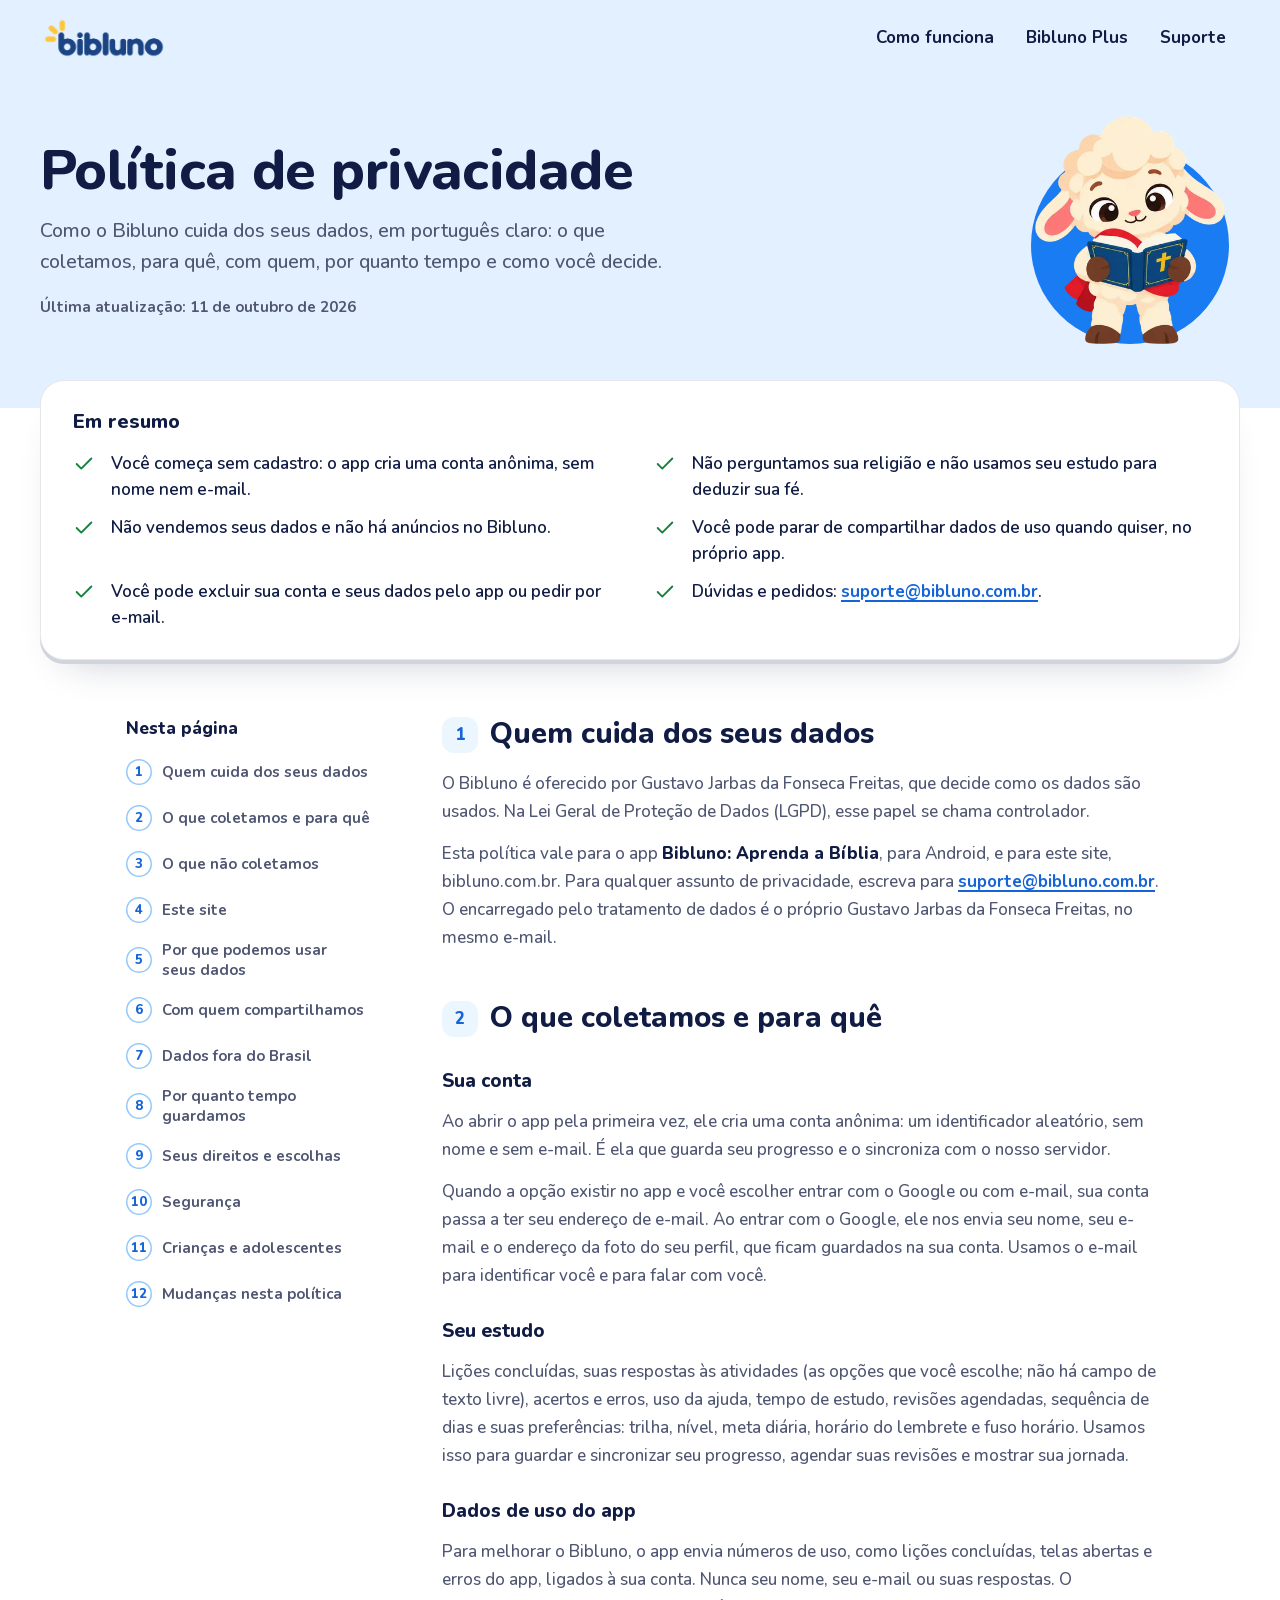
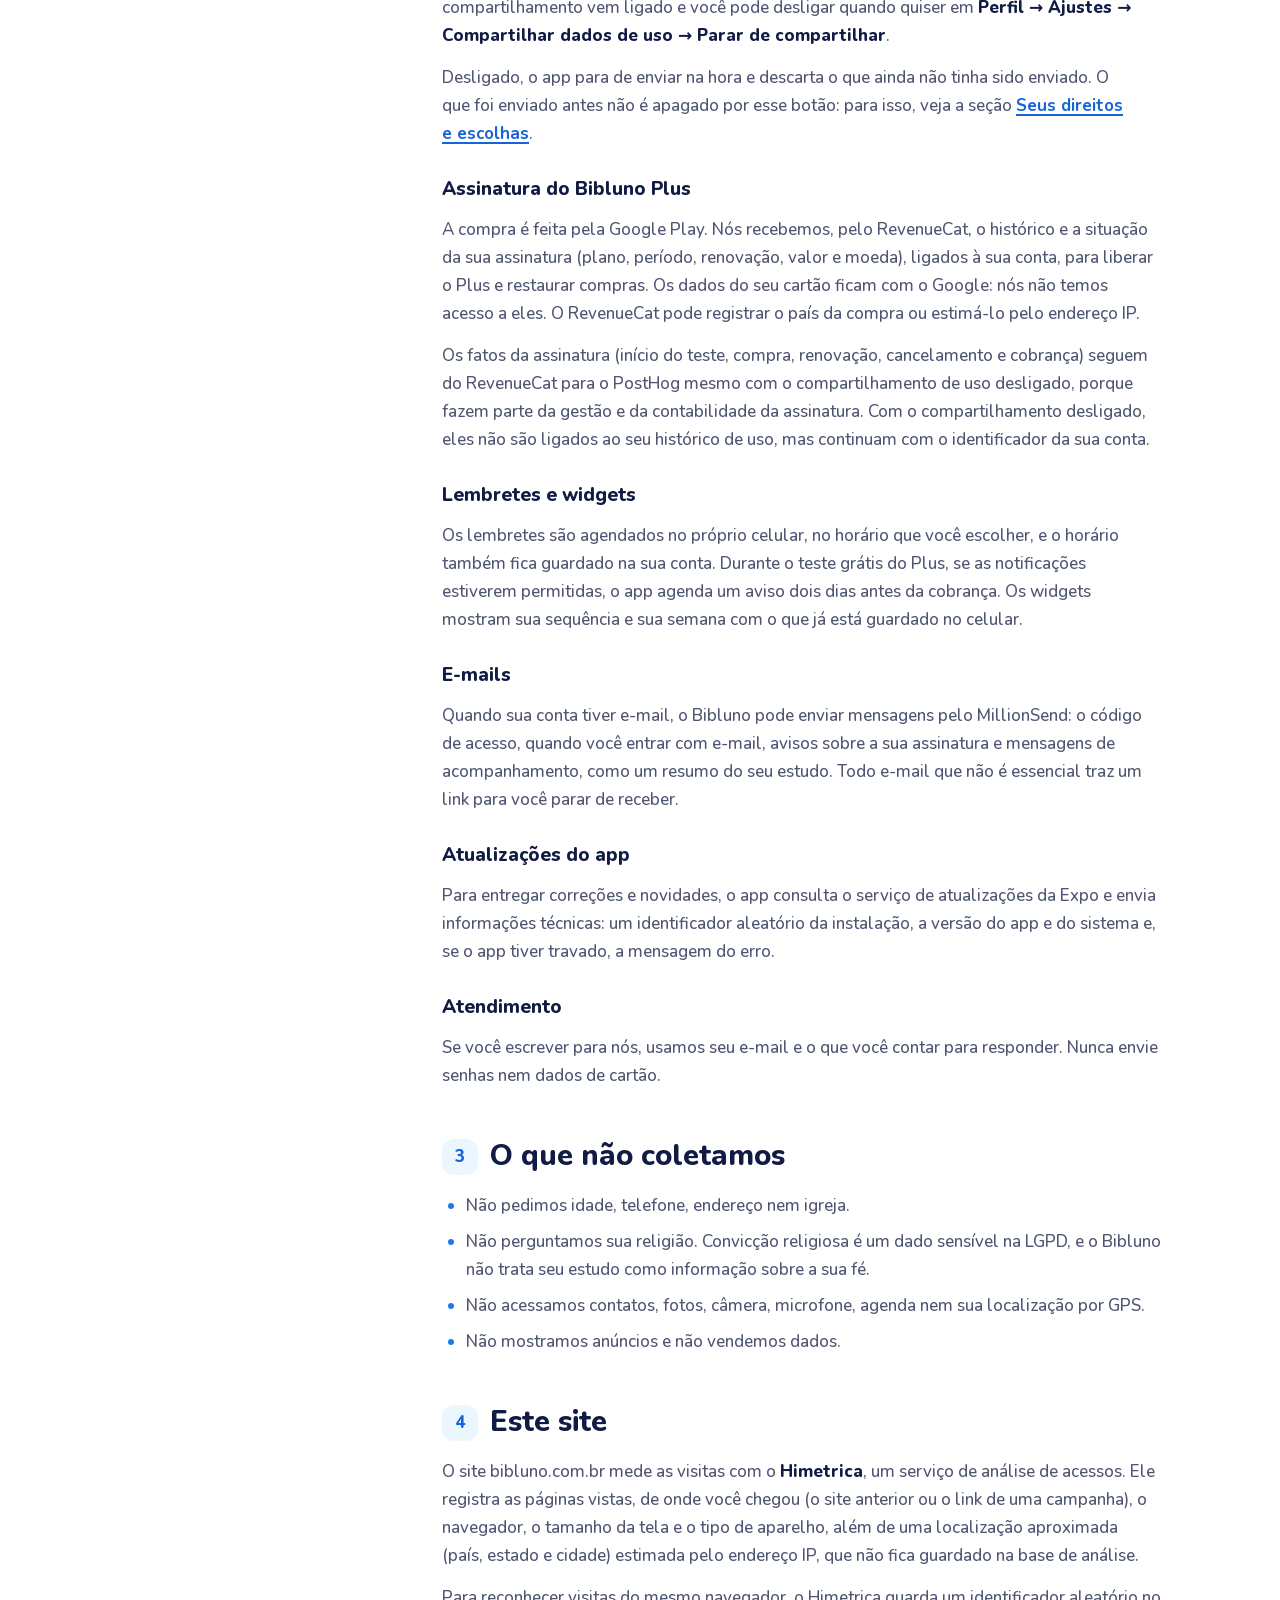
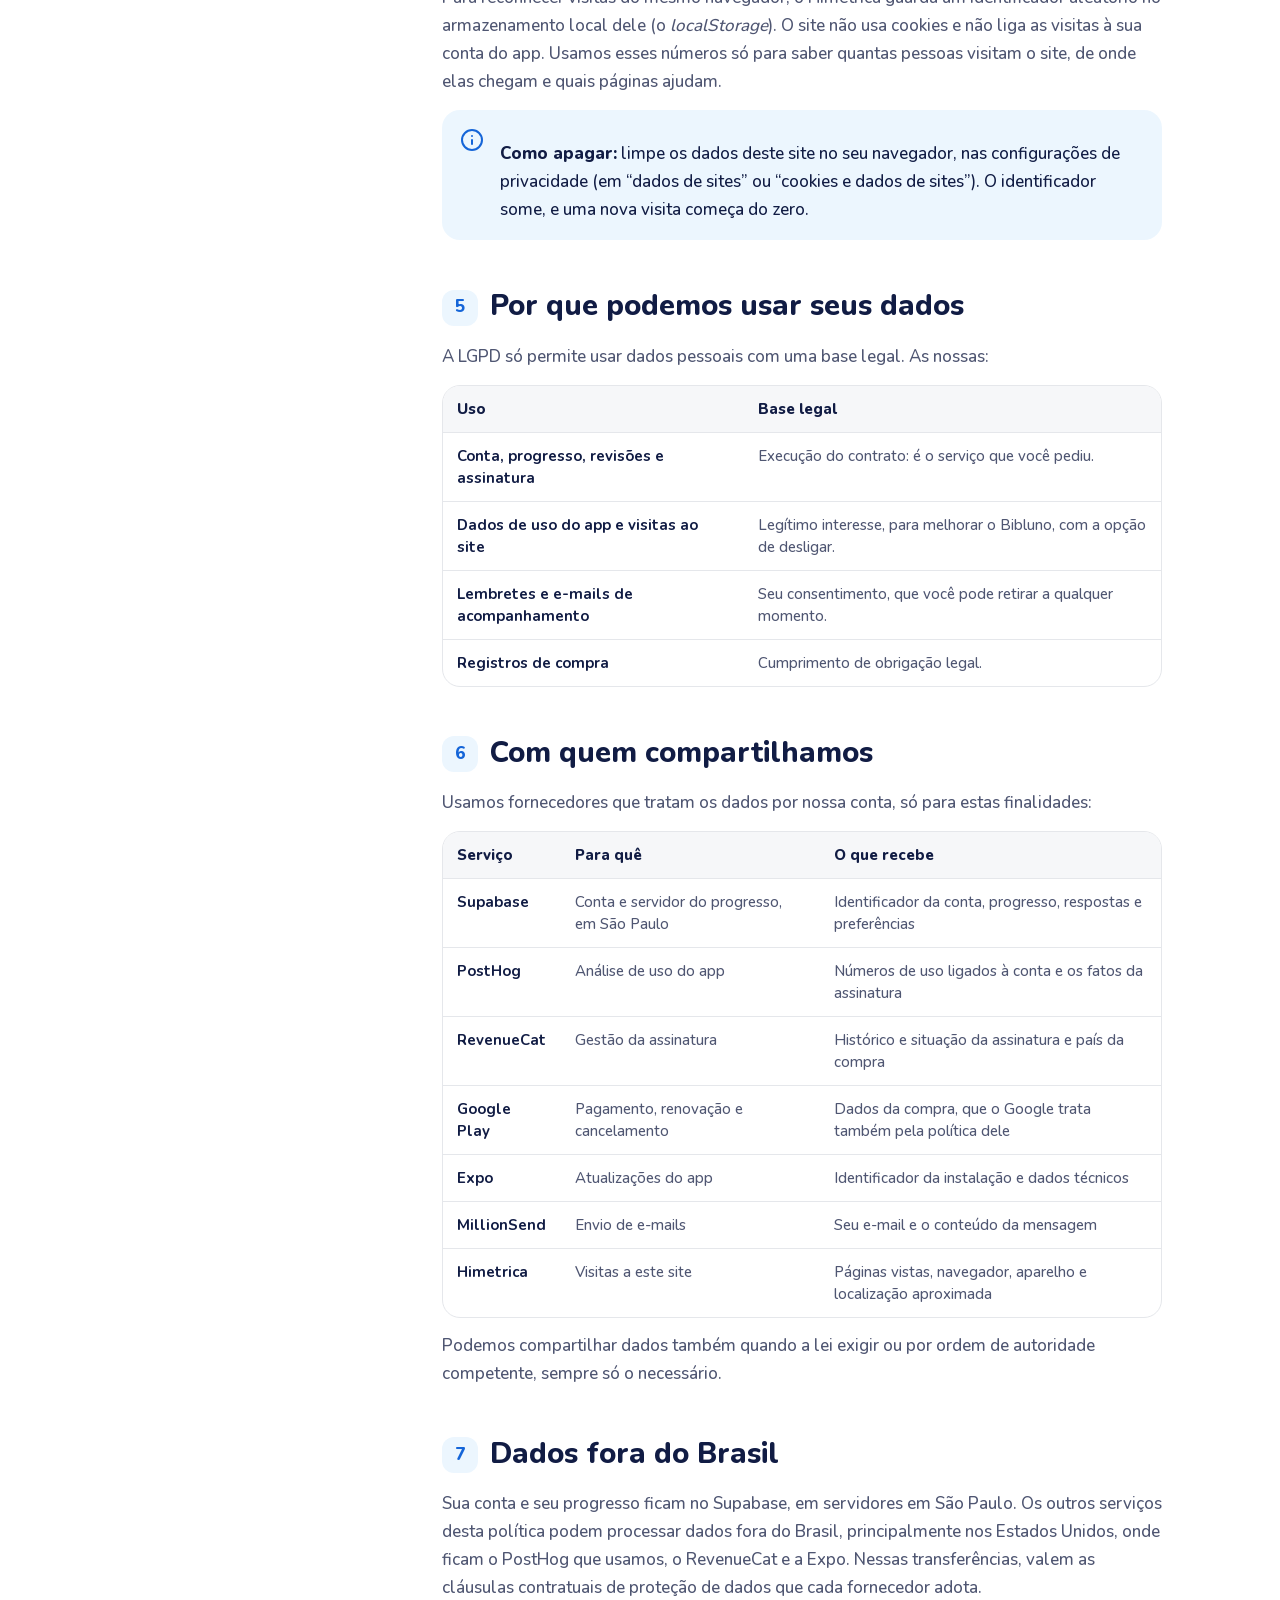
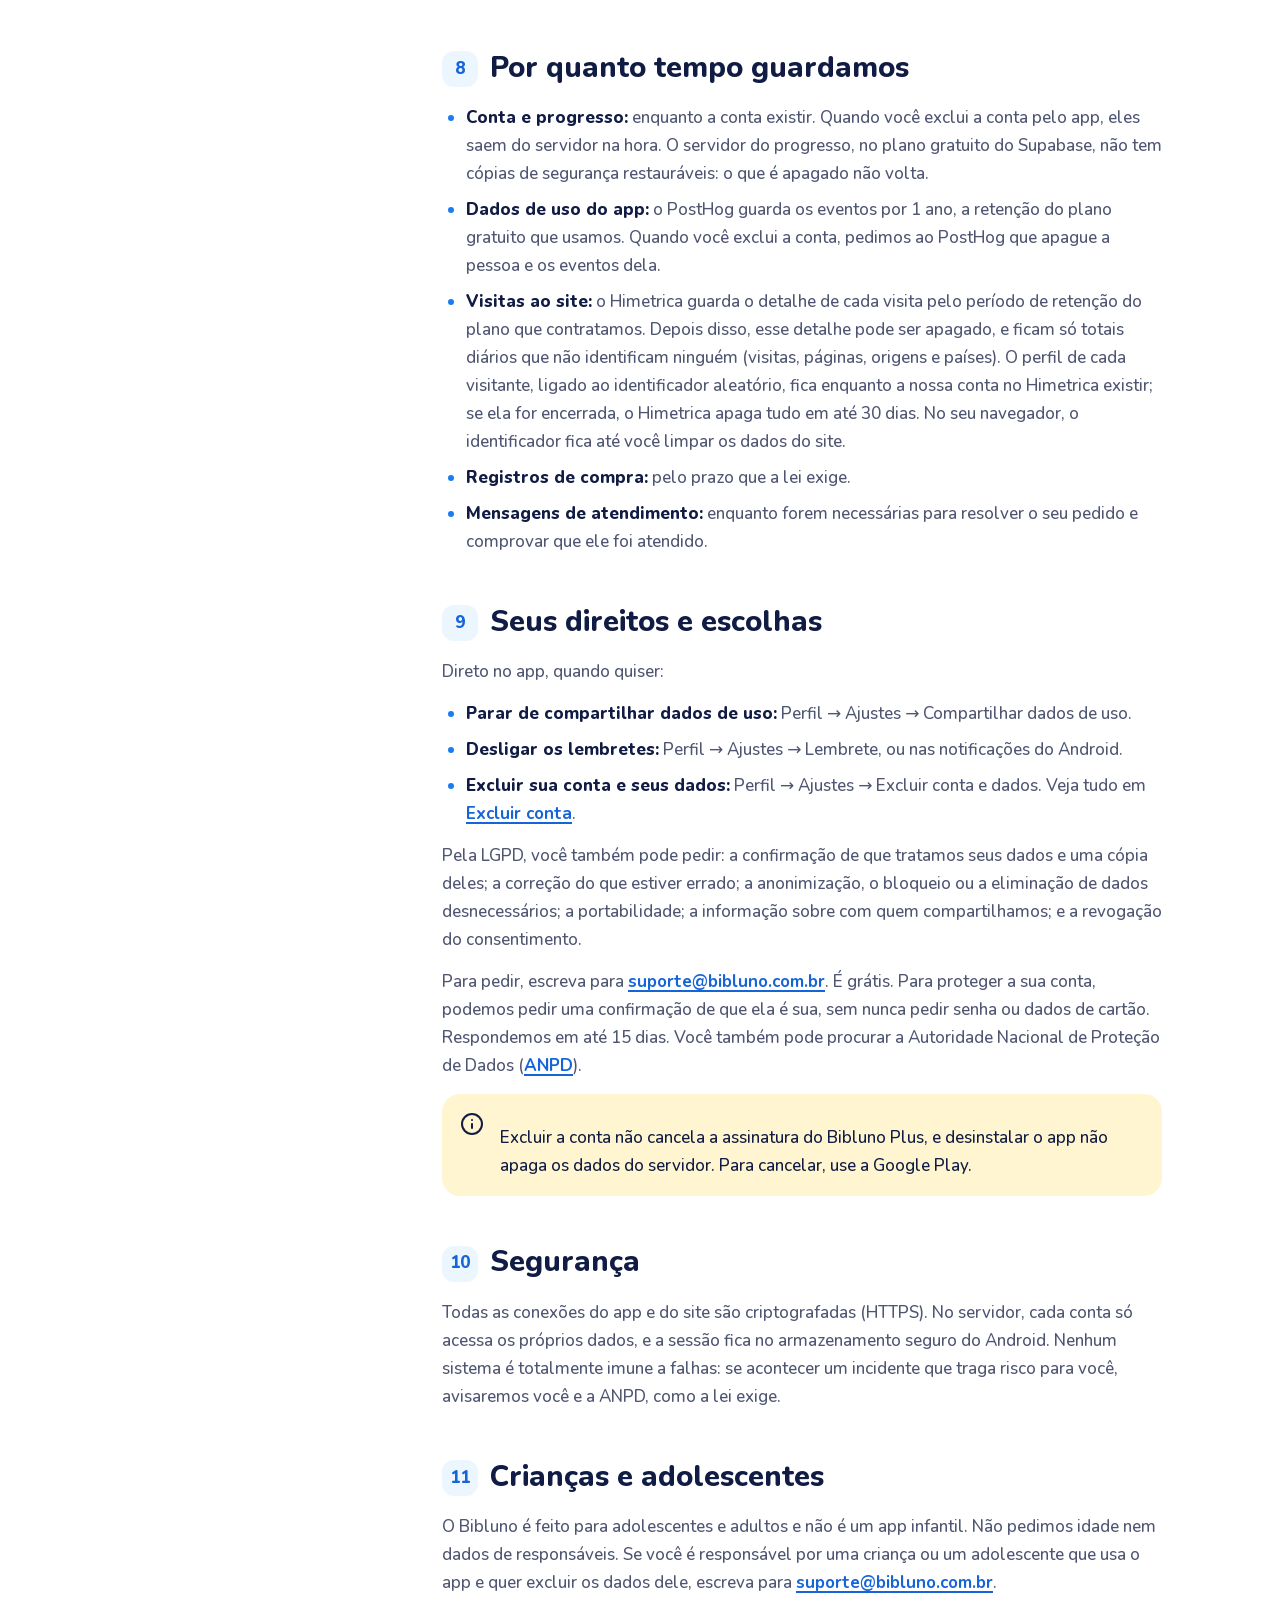
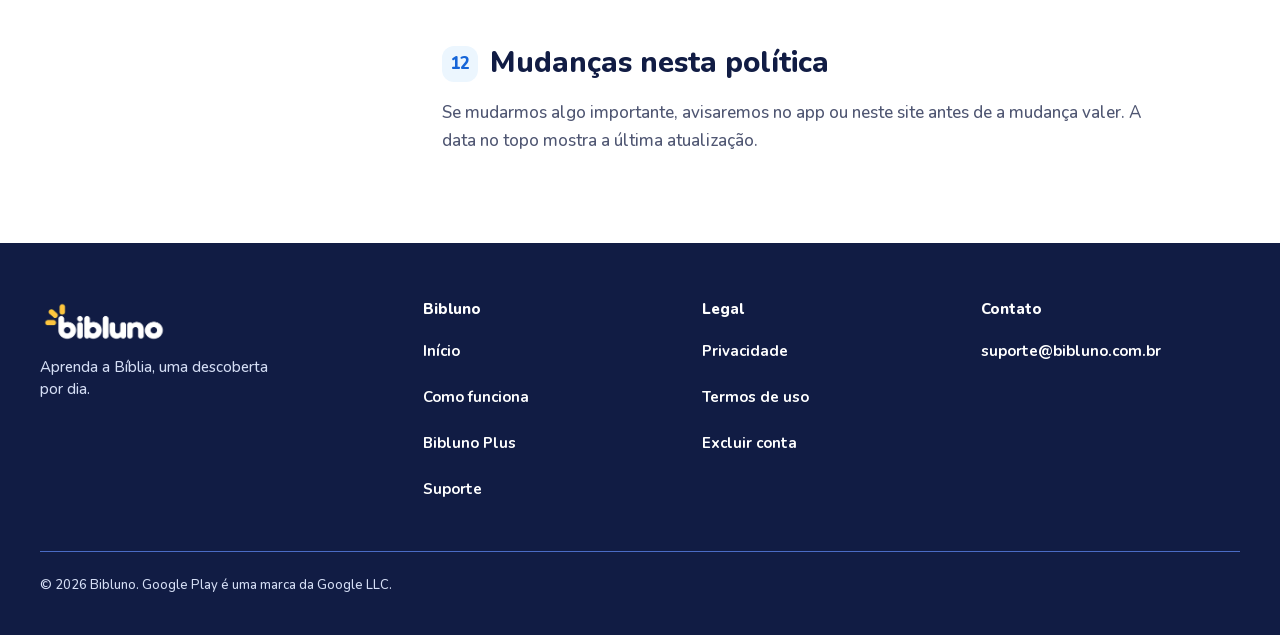
==== privacidade.html @ d964fd54 "Publica o site completo do Bibluno Início, Privacidade, Termos, Excluir conta e Suporte, com o Himet" ====
<!doctype html>
<html lang="pt-BR">
  <head>
    <meta charset="utf-8" />
    <meta name="viewport" content="width=device-width, initial-scale=1" />
    <title>Política de privacidade · Bibluno</title>
    <meta
      name="description"
      content="Como o Bibluno cuida dos seus dados, em português claro: o que coletamos, para quê, com quem, por quanto tempo e como exercer seus direitos."
    />
    <link rel="canonical" href="https://bibluno.com.br/privacidade" />
    <meta name="theme-color" content="#1A7CF2" />
    <meta name="color-scheme" content="light" />
    <meta property="og:type" content="website" />
    <meta property="og:locale" content="pt_BR" />
    <meta property="og:site_name" content="Bibluno" />
    <meta property="og:url" content="https://bibluno.com.br/privacidade" />
    <meta property="og:title" content="Política de privacidade · Bibluno" />
    <meta
      property="og:description"
      content="Como o Bibluno cuida dos seus dados, em português claro."
    />
    <meta property="og:image" content="https://bibluno.com.br/img/og.jpg" />
    <meta property="og:image:width" content="1200" />
    <meta property="og:image:height" content="630" />
    <meta name="twitter:card" content="summary_large_image" />
    <link rel="icon" href="/favicon.ico" sizes="48x48" />
    <link rel="apple-touch-icon" href="/apple-touch-icon.png" />
    <link rel="manifest" href="/site.webmanifest" />
    <link
      rel="preload"
      href="/fonts/nunito-800.woff2"
      as="font"
      type="font/woff2"
      crossorigin
    />
    <link
      rel="preload"
      href="/fonts/nunito-500.woff2"
      as="font"
      type="font/woff2"
      crossorigin
    />
    <link rel="stylesheet" href="/css/site.css" />
    <script
      defer
      src="https://cdn.himetrica.com/tracker.js"
      data-api-key="hm_f5f6a80bf62bbd031574fa7926d9ac480c377df9610dd5c5"
    ></script>
    <script defer src="/js/site.js"></script>
  </head>
  <body>
    <a class="skip-link" href="#conteudo">Pular para o conteúdo</a>

    <header class="site-header has-tint tint-sky">
      <div class="container">
        <a class="brand" href="/" aria-label="Bibluno, início">
          <img src="/img/logo.webp" alt="" width="280" height="99" />
        </a>
        <nav class="site-nav" aria-label="Principal">
          <ul>
            <li class="nav-wide">
              <a href="/#como-funciona">Como funciona</a>
            </li>
            <li class="nav-wide"><a href="/#plus">Bibluno Plus</a></li>
            <li><a href="/suporte">Suporte</a></li>
          </ul>
        </nav>
      </div>
    </header>

    <main id="conteudo">
      <section class="page-hero tint-sky" aria-labelledby="titulo">
        <div class="container">
          <div>
            <h1 id="titulo" class="t-display">Política de privacidade</h1>
            <p class="lead">
              Como o Bibluno cuida dos seus dados, em português claro: o que
              coletamos, para quê, com quem, por quanto tempo e como você
              decide.
            </p>
            <p class="updated">Última atualização: 11 de outubro de 2026</p>
          </div>
          <div class="blu-stage" aria-hidden="true">
            <img src="/img/blu-read.webp" alt="" width="334" height="400" />
          </div>
        </div>
      </section>

      <div class="container">
        <section class="summary-card" aria-labelledby="resumo">
          <h2 id="resumo">Em resumo</h2>
          <ul>
            <li>
              <svg class="i" aria-hidden="true">
                <use href="/img/icones.svg#check" />
              </svg>
              <span
                >Você começa sem cadastro: o app cria uma conta anônima, sem
                nome nem e-mail.</span
              >
            </li>
            <li>
              <svg class="i" aria-hidden="true">
                <use href="/img/icones.svg#check" />
              </svg>
              <span
                >Não perguntamos sua religião e não usamos seu estudo para
                deduzir sua fé.</span
              >
            </li>
            <li>
              <svg class="i" aria-hidden="true">
                <use href="/img/icones.svg#check" />
              </svg>
              <span>Não vendemos seus dados e não há anúncios no Bibluno.</span>
            </li>
            <li>
              <svg class="i" aria-hidden="true">
                <use href="/img/icones.svg#check" />
              </svg>
              <span
                >Você pode parar de compartilhar dados de uso quando quiser, no
                próprio app.</span
              >
            </li>
            <li>
              <svg class="i" aria-hidden="true">
                <use href="/img/icones.svg#check" />
              </svg>
              <span
                >Você pode excluir sua conta e seus dados pelo app ou pedir por
                e-mail.</span
              >
            </li>
            <li>
              <svg class="i" aria-hidden="true">
                <use href="/img/icones.svg#check" />
              </svg>
              <span
                >Dúvidas e pedidos:
                <a href="mailto:suporte@bibluno.com.br"
                  >suporte@bibluno.com.br</a
                >.</span
              >
            </li>
          </ul>
        </section>

        <div class="doc">
          <nav class="toc" aria-label="Nesta página">
            <details open>
              <summary>
                Nesta página
                <svg class="i" aria-hidden="true">
                  <use href="/img/icones.svg#chevron-down" />
                </svg>
              </summary>
              <ol>
                <li><a href="#quem-somos">Quem cuida dos seus dados</a></li>
                <li>
                  <a href="#o-que-coletamos">O que coletamos e para quê</a>
                </li>
                <li><a href="#o-que-nao">O que não coletamos</a></li>
                <li><a href="#site">Este site</a></li>
                <li><a href="#bases">Por que podemos usar seus dados</a></li>
                <li><a href="#fornecedores">Com quem compartilhamos</a></li>
                <li><a href="#fora-do-brasil">Dados fora do Brasil</a></li>
                <li><a href="#prazos">Por quanto tempo guardamos</a></li>
                <li><a href="#direitos">Seus direitos e escolhas</a></li>
                <li><a href="#seguranca">Segurança</a></li>
                <li><a href="#adolescentes">Crianças e adolescentes</a></li>
                <li><a href="#mudancas">Mudanças nesta política</a></li>
              </ol>
            </details>
          </nav>

          <article class="prose">
            <section>
              <h2 id="quem-somos">
                <span class="num">1</span> Quem cuida dos seus dados
              </h2>
              <p>
                O Bibluno é oferecido por Gustavo Jarbas da Fonseca Freitas, que
                decide como os dados são usados. Na Lei Geral de Proteção de
                Dados (LGPD), esse papel se chama controlador.
              </p>
              <p>
                Esta política vale para o app
                <strong>Bibluno: Aprenda a Bíblia</strong>, para Android, e para
                este site, bibluno.com.br. Para qualquer assunto de privacidade,
                escreva para
                <a href="mailto:suporte@bibluno.com.br"
                  >suporte@bibluno.com.br</a
                >. O encarregado pelo tratamento de dados é o próprio Gustavo
                Jarbas da Fonseca Freitas, no mesmo e-mail.
              </p>
            </section>

            <section>
              <h2 id="o-que-coletamos">
                <span class="num">2</span> O que coletamos e para quê
              </h2>

              <h3>Sua conta</h3>
              <p>
                Ao abrir o app pela primeira vez, ele cria uma conta anônima: um
                identificador aleatório, sem nome e sem e-mail. É ela que guarda
                seu progresso e o sincroniza com o nosso servidor.
              </p>
              <p>
                Quando a opção existir no app e você escolher entrar com o
                Google ou com e-mail, sua conta passa a ter seu endereço de
                e-mail. Ao entrar com o Google, ele nos envia seu nome, seu
                e-mail e o endereço da foto do seu perfil, que ficam guardados
                na sua conta. Usamos o e-mail para identificar você e para falar
                com você.
              </p>

              <h3>Seu estudo</h3>
              <p>
                Lições concluídas, suas respostas às atividades (as opções que
                você escolhe; não há campo de texto livre), acertos e erros, uso
                da ajuda, tempo de estudo, revisões agendadas, sequência de dias
                e suas preferências: trilha, nível, meta diária, horário do
                lembrete e fuso horário. Usamos isso para guardar e sincronizar
                seu progresso, agendar suas revisões e mostrar sua jornada.
              </p>

              <h3>Dados de uso do app</h3>
              <p>
                Para melhorar o Bibluno, o app envia números de uso, como lições
                concluídas, telas abertas e erros do app, ligados à sua conta.
                Nunca seu nome, seu e-mail ou suas respostas. O compartilhamento
                vem ligado e você pode desligar quando quiser em
                <strong
                  >Perfil → Ajustes → Compartilhar dados de uso → Parar de
                  compartilhar</strong
                >.
              </p>
              <p>
                Desligado, o app para de enviar na hora e descarta o que ainda
                não tinha sido enviado. O que foi enviado antes não é apagado
                por esse botão: para isso, veja a seção
                <a href="#direitos">Seus direitos e escolhas</a>.
              </p>

              <h3>Assinatura do Bibluno Plus</h3>
              <p>
                A compra é feita pela Google Play. Nós recebemos, pelo
                RevenueCat, o histórico e a situação da sua assinatura (plano,
                período, renovação, valor e moeda), ligados à sua conta, para
                liberar o Plus e restaurar compras. Os dados do seu cartão ficam
                com o Google: nós não temos acesso a eles. O RevenueCat pode
                registrar o país da compra ou estimá-lo pelo endereço IP.
              </p>
              <p>
                Os fatos da assinatura (início do teste, compra, renovação,
                cancelamento e cobrança) seguem do RevenueCat para o PostHog
                mesmo com o compartilhamento de uso desligado, porque fazem
                parte da gestão e da contabilidade da assinatura. Com o
                compartilhamento desligado, eles não são ligados ao seu
                histórico de uso, mas continuam com o identificador da sua
                conta.
              </p>

              <h3>Lembretes e widgets</h3>
              <p>
                Os lembretes são agendados no próprio celular, no horário que
                você escolher, e o horário também fica guardado na sua conta.
                Durante o teste grátis do Plus, se as notificações estiverem
                permitidas, o app agenda um aviso dois dias antes da cobrança.
                Os widgets mostram sua sequência e sua semana com o que já está
                guardado no celular.
              </p>

              <h3>E-mails</h3>
              <p>
                Quando sua conta tiver e-mail, o Bibluno pode enviar mensagens
                pelo MillionSend: o código de acesso, quando você entrar com
                e-mail, avisos sobre a sua assinatura e mensagens de
                acompanhamento, como um resumo do seu estudo. Todo e-mail que
                não é essencial traz um link para você parar de receber.
              </p>

              <h3>Atualizações do app</h3>
              <p>
                Para entregar correções e novidades, o app consulta o serviço de
                atualizações da Expo e envia informações técnicas: um
                identificador aleatório da instalação, a versão do app e do
                sistema e, se o app tiver travado, a mensagem do erro.
              </p>

              <h3>Atendimento</h3>
              <p>
                Se você escrever para nós, usamos seu e-mail e o que você contar
                para responder. Nunca envie senhas nem dados de cartão.
              </p>
            </section>

            <section>
              <h2 id="o-que-nao">
                <span class="num">3</span> O que não coletamos
              </h2>
              <ul>
                <li>Não pedimos idade, telefone, endereço nem igreja.</li>
                <li>
                  Não perguntamos sua religião. Convicção religiosa é um dado
                  sensível na LGPD, e o Bibluno não trata seu estudo como
                  informação sobre a sua fé.
                </li>
                <li>
                  Não acessamos contatos, fotos, câmera, microfone, agenda nem
                  sua localização por GPS.
                </li>
                <li>Não mostramos anúncios e não vendemos dados.</li>
              </ul>
            </section>

            <section>
              <h2 id="site"><span class="num">4</span> Este site</h2>
              <p>
                O site bibluno.com.br mede as visitas com o
                <strong>Himetrica</strong>, um serviço de análise de acessos.
                Ele registra as páginas vistas, de onde você chegou (o site
                anterior ou o link de uma campanha), o navegador, o tamanho da
                tela e o tipo de aparelho, além de uma localização aproximada
                (país, estado e cidade) estimada pelo endereço IP, que não fica
                guardado na base de análise.
              </p>
              <p>
                Para reconhecer visitas do mesmo navegador, o Himetrica guarda
                um identificador aleatório no armazenamento local dele (o
                <em>localStorage</em>). O site não usa cookies e não liga as
                visitas à sua conta do app. Usamos esses números só para saber
                quantas pessoas visitam o site, de onde elas chegam e quais
                páginas ajudam.
              </p>
              <div class="callout">
                <svg class="i" aria-hidden="true">
                  <use href="/img/icones.svg#info" />
                </svg>
                <p>
                  <strong>Como apagar:</strong> limpe os dados deste site no seu
                  navegador, nas configurações de privacidade (em “dados de
                  sites” ou “cookies e dados de sites”). O identificador some, e
                  uma nova visita começa do zero.
                </p>
              </div>
            </section>

            <section>
              <h2 id="bases">
                <span class="num">5</span> Por que podemos usar seus dados
              </h2>
              <p>
                A LGPD só permite usar dados pessoais com uma base legal. As
                nossas:
              </p>
              <div class="table-wrap">
                <table>
                  <thead>
                    <tr>
                      <th scope="col">Uso</th>
                      <th scope="col">Base legal</th>
                    </tr>
                  </thead>
                  <tbody>
                    <tr>
                      <td>Conta, progresso, revisões e assinatura</td>
                      <td>Execução do contrato: é o serviço que você pediu.</td>
                    </tr>
                    <tr>
                      <td>Dados de uso do app e visitas ao site</td>
                      <td>
                        Legítimo interesse, para melhorar o Bibluno, com a opção
                        de desligar.
                      </td>
                    </tr>
                    <tr>
                      <td>Lembretes e e-mails de acompanhamento</td>
                      <td>
                        Seu consentimento, que você pode retirar a qualquer
                        momento.
                      </td>
                    </tr>
                    <tr>
                      <td>Registros de compra</td>
                      <td>Cumprimento de obrigação legal.</td>
                    </tr>
                  </tbody>
                </table>
              </div>
            </section>

            <section>
              <h2 id="fornecedores">
                <span class="num">6</span> Com quem compartilhamos
              </h2>
              <p>
                Usamos fornecedores que tratam os dados por nossa conta, só para
                estas finalidades:
              </p>
              <div class="table-wrap">
                <table>
                  <thead>
                    <tr>
                      <th scope="col">Serviço</th>
                      <th scope="col">Para quê</th>
                      <th scope="col">O que recebe</th>
                    </tr>
                  </thead>
                  <tbody>
                    <tr>
                      <td>Supabase</td>
                      <td>Conta e servidor do progresso, em São Paulo</td>
                      <td>
                        Identificador da conta, progresso, respostas e
                        preferências
                      </td>
                    </tr>
                    <tr>
                      <td>PostHog</td>
                      <td>Análise de uso do app</td>
                      <td>
                        Números de uso ligados à conta e os fatos da assinatura
                      </td>
                    </tr>
                    <tr>
                      <td>RevenueCat</td>
                      <td>Gestão da assinatura</td>
                      <td>
                        Histórico e situação da assinatura e país da compra
                      </td>
                    </tr>
                    <tr>
                      <td>Google Play</td>
                      <td>Pagamento, renovação e cancelamento</td>
                      <td>
                        Dados da compra, que o Google trata também pela política
                        dele
                      </td>
                    </tr>
                    <tr>
                      <td>Expo</td>
                      <td>Atualizações do app</td>
                      <td>Identificador da instalação e dados técnicos</td>
                    </tr>
                    <tr>
                      <td>MillionSend</td>
                      <td>Envio de e-mails</td>
                      <td>Seu e-mail e o conteúdo da mensagem</td>
                    </tr>
                    <tr>
                      <td>Himetrica</td>
                      <td>Visitas a este site</td>
                      <td>
                        Páginas vistas, navegador, aparelho e localização
                        aproximada
                      </td>
                    </tr>
                  </tbody>
                </table>
              </div>
              <p>
                Podemos compartilhar dados também quando a lei exigir ou por
                ordem de autoridade competente, sempre só o necessário.
              </p>
            </section>

            <section>
              <h2 id="fora-do-brasil">
                <span class="num">7</span> Dados fora do Brasil
              </h2>
              <p>
                Sua conta e seu progresso ficam no Supabase, em servidores em
                São Paulo. Os outros serviços desta política podem processar
                dados fora do Brasil, principalmente nos Estados Unidos, onde
                ficam o PostHog que usamos, o RevenueCat e a Expo. Nessas
                transferências, valem as cláusulas contratuais de proteção de
                dados que cada fornecedor adota.
              </p>
            </section>

            <section>
              <h2 id="prazos">
                <span class="num">8</span> Por quanto tempo guardamos
              </h2>
              <ul>
                <li>
                  <strong>Conta e progresso:</strong> enquanto a conta existir.
                  Quando você exclui a conta pelo app, eles saem do servidor na
                  hora. O servidor do progresso, no plano gratuito do Supabase,
                  não tem cópias de segurança restauráveis: o que é apagado não
                  volta.
                </li>
                <li>
                  <strong>Dados de uso do app:</strong> o PostHog guarda os
                  eventos por 1 ano, a retenção do plano gratuito que usamos.
                  Quando você exclui a conta, pedimos ao PostHog que apague a
                  pessoa e os eventos dela.
                </li>
                <li>
                  <strong>Visitas ao site:</strong> o Himetrica guarda o detalhe
                  de cada visita pelo período de retenção do plano que
                  contratamos. Depois disso, esse detalhe pode ser apagado, e
                  ficam só totais diários que não identificam ninguém (visitas,
                  páginas, origens e países). O perfil de cada visitante, ligado
                  ao identificador aleatório, fica enquanto a nossa conta no
                  Himetrica existir; se ela for encerrada, o Himetrica apaga
                  tudo em até 30 dias. No seu navegador, o identificador fica
                  até você limpar os dados do site.
                </li>
                <li>
                  <strong>Registros de compra:</strong> pelo prazo que a lei
                  exige.
                </li>
                <li>
                  <strong>Mensagens de atendimento:</strong> enquanto forem
                  necessárias para resolver o seu pedido e comprovar que ele foi
                  atendido.
                </li>
              </ul>
            </section>

            <section>
              <h2 id="direitos">
                <span class="num">9</span> Seus direitos e escolhas
              </h2>
              <p>Direto no app, quando quiser:</p>
              <ul>
                <li>
                  <strong>Parar de compartilhar dados de uso:</strong> Perfil →
                  Ajustes → Compartilhar dados de uso.
                </li>
                <li>
                  <strong>Desligar os lembretes:</strong> Perfil → Ajustes →
                  Lembrete, ou nas notificações do Android.
                </li>
                <li>
                  <strong>Excluir sua conta e seus dados:</strong> Perfil →
                  Ajustes → Excluir conta e dados. Veja tudo em
                  <a href="/excluir-conta">Excluir conta</a>.
                </li>
              </ul>
              <p>
                Pela LGPD, você também pode pedir: a confirmação de que tratamos
                seus dados e uma cópia deles; a correção do que estiver errado;
                a anonimização, o bloqueio ou a eliminação de dados
                desnecessários; a portabilidade; a informação sobre com quem
                compartilhamos; e a revogação do consentimento.
              </p>
              <p>
                Para pedir, escreva para
                <a href="mailto:suporte@bibluno.com.br"
                  >suporte@bibluno.com.br</a
                >. É grátis. Para proteger a sua conta, podemos pedir uma
                confirmação de que ela é sua, sem nunca pedir senha ou dados de
                cartão. Respondemos em até 15 dias. Você também pode procurar a
                Autoridade Nacional de Proteção de Dados (<a
                  href="https://www.gov.br/anpd"
                  >ANPD</a
                >).
              </p>
              <div class="callout callout-warn">
                <svg class="i" aria-hidden="true">
                  <use href="/img/icones.svg#info" />
                </svg>
                <p>
                  Excluir a conta não cancela a assinatura do Bibluno Plus, e
                  desinstalar o app não apaga os dados do servidor. Para
                  cancelar, use a Google Play.
                </p>
              </div>
            </section>

            <section>
              <h2 id="seguranca"><span class="num">10</span> Segurança</h2>
              <p>
                Todas as conexões do app e do site são criptografadas (HTTPS).
                No servidor, cada conta só acessa os próprios dados, e a sessão
                fica no armazenamento seguro do Android. Nenhum sistema é
                totalmente imune a falhas: se acontecer um incidente que traga
                risco para você, avisaremos você e a ANPD, como a lei exige.
              </p>
            </section>

            <section>
              <h2 id="adolescentes">
                <span class="num">11</span> Crianças e adolescentes
              </h2>
              <p>
                O Bibluno é feito para adolescentes e adultos e não é um app
                infantil. Não pedimos idade nem dados de responsáveis. Se você é
                responsável por uma criança ou um adolescente que usa o app e
                quer excluir os dados dele, escreva para
                <a href="mailto:suporte@bibluno.com.br"
                  >suporte@bibluno.com.br</a
                >.
              </p>
            </section>

            <section>
              <h2 id="mudancas">
                <span class="num">12</span> Mudanças nesta política
              </h2>
              <p>
                Se mudarmos algo importante, avisaremos no app ou neste site
                antes de a mudança valer. A data no topo mostra a última
                atualização.
              </p>
            </section>
          </article>
        </div>
      </div>
    </main>

    <footer class="site-footer">
      <div class="container">
        <div class="footer-grid">
          <div class="footer-brand">
            <img
              src="/img/logo-white.webp"
              alt="Bibluno"
              width="280"
              height="99"
              loading="lazy"
            />
            <p>Aprenda a Bíblia, uma descoberta por dia.</p>
          </div>
          <div class="footer-col">
            <h2>Bibluno</h2>
            <ul>
              <li><a href="/">Início</a></li>
              <li><a href="/#como-funciona">Como funciona</a></li>
              <li><a href="/#plus">Bibluno Plus</a></li>
              <li><a href="/suporte">Suporte</a></li>
            </ul>
          </div>
          <div class="footer-col">
            <h2>Legal</h2>
            <ul>
              <li>
                <a href="/privacidade" aria-current="page">Privacidade</a>
              </li>
              <li><a href="/termos">Termos de uso</a></li>
              <li><a href="/excluir-conta">Excluir conta</a></li>
            </ul>
          </div>
          <div class="footer-col">
            <h2>Contato</h2>
            <ul>
              <li>
                <a href="mailto:suporte@bibluno.com.br"
                  >suporte@bibluno.com.br</a
                >
              </li>
            </ul>
          </div>
        </div>
        <div class="footer-bottom">
          <p>© 2026 Bibluno. Google Play é uma marca da Google LLC.</p>
        </div>
      </div>
    </footer>
  </body>
</html>
---- css/site.css ----
/*
 * Bibluno · bibluno.com.br
 * Uma folha só para o site inteiro. Cores, raios e tamanhos espelham
 * src/design/tokens.ts (a fonte única do app): nenhuma cor fora das variáveis abaixo.
 */

/* Nunito (Google Fonts, licença OFL em /fonts/OFL.txt), servida pelo próprio site:
   só o subconjunto latino, nos quatro pesos do app. */
@font-face {
  font-family: 'Nunito';
  font-style: normal;
  font-weight: 500;
  font-display: swap;
  src: url('/fonts/nunito-500.woff2') format('woff2');
}
@font-face {
  font-family: 'Nunito';
  font-style: normal;
  font-weight: 600;
  font-display: swap;
  src: url('/fonts/nunito-600.woff2') format('woff2');
}
@font-face {
  font-family: 'Nunito';
  font-style: normal;
  font-weight: 700;
  font-display: swap;
  src: url('/fonts/nunito-700.woff2') format('woff2');
}
@font-face {
  font-family: 'Nunito';
  font-style: normal;
  font-weight: 800;
  font-display: swap;
  src: url('/fonts/nunito-800.woff2') format('woff2');
}

/* ---------- Tokens ---------- */

:root {
  /* Cores (docs/03, seção 1) */
  --primary: #1a7cf2;
  --primary-pressed: #1565d8;
  --primary-text: #1565d8;
  --primary-soft: #ecf6fe;
  --primary-border: #94c9fb;
  --navy: #111c44;
  --text: #4f5672;
  --muted: #656d8a;
  --placeholder: #9ca3af;
  --line: #e5e7eb;
  --line-strong: #d1d5db;
  --surface: #ffffff;
  --surface-alt: #f6f7f9;
  --success: #15803d;
  --success-soft: #edfaef;
  --success-border: #2fa350;
  --danger: #ce2c31;
  --danger-soft: #fff1f1;
  --danger-border: #e5484d;
  --accent: #ffc53d;
  --disabled-bg: #cbcfd6;
  --blu-bible: #1e4fa3;
  --tile-peach: #fff1d6;
  --tile-rose: #ffe1e1;
  --tile-mint: #e3f7e8;
  --tile-lavender: #eee3ff;
  --tile-sky: #e3f0ff;
  --tile-butter: #fff6d1;
  /* Cor de cada trilha: base viva e shade (profundidade) */
  --historias: #ff9f43;
  --historias-shade: #d9782a;
  --jesus: #f7739e;
  --jesus-shade: #cf4f7c;
  --salmos: #2bc4c4;
  --salmos-shade: #1c9a9c;
  --cristaos: #a78bfa;
  --cristaos-shade: #8064e0;
  --profetas: #ffc53d;
  --profetas-shade: #d9a21f;
  /* Bibluno Plus, "Noite estrelada" */
  --plus-gold: #ffc53d;
  --plus-gold-shade: #d9a21f;
  --plus-dawn: #fffaee;
  --night-sky-top: #1e4fa3;
  --night-sky-bottom: #111c44;
  --night-text-soft: #d5def5;
  --night-plan: #1b2e6b;
  --night-plan-border: #4a6bc4;
  --night-plan-shade: #0a1235;

  /* Raios, bordas e medidas */
  --radius-card: 16px;
  --radius-button: 16px;
  --radius-tile: 12px;
  --radius-sheet: 24px;
  --radius-illustration: 24px;
  --border-card: 1.5px;
  --border-state: 2px;
  --depth: 4px;
  --touch: 44px;
  --button-lg: 52px;

  /* Movimento: Easing.out(Easing.cubic) do app */
  --ease: cubic-bezier(0.33, 1, 0.68, 1);

  /* Página */
  --gutter: 20px;
  --max: 1200px;
  --font: 'Nunito', 'Segoe UI', system-ui, -apple-system, sans-serif;
}

@media (min-width: 768px) {
  :root {
    --gutter: 32px;
  }
}

/* ---------- Base ---------- */

*,
*::before,
*::after {
  box-sizing: border-box;
}

html {
  -webkit-text-size-adjust: 100%;
  text-size-adjust: 100%;
  color-scheme: light;
  scroll-behavior: smooth;
  scroll-padding-top: 24px;
}

body {
  margin: 0;
  background: var(--surface);
  color: var(--text);
  font-family: var(--font);
  font-size: 17px;
  font-weight: 500;
  line-height: 26px;
  -webkit-font-smoothing: antialiased;
  -moz-osx-font-smoothing: grayscale;
  overflow-x: hidden;
}

img,
svg {
  display: block;
  max-width: 100%;
}

img {
  height: auto;
}

h1,
h2,
h3,
h4 {
  margin: 0;
  color: var(--navy);
  font-weight: 800;
  text-wrap: balance;
}

p {
  margin: 0;
}

p,
li {
  text-wrap: pretty;
}

a {
  color: var(--primary-text);
  font-weight: 700;
  text-decoration-thickness: 2px;
  text-underline-offset: 3px;
}

a:hover {
  color: var(--navy);
}

:focus-visible {
  outline: 3px solid var(--primary);
  outline-offset: 3px;
  border-radius: 6px;
}

strong {
  color: var(--navy);
  font-weight: 800;
}

ul,
ol {
  margin: 0;
  padding: 0;
}

.sr-only {
  position: absolute;
  width: 1px;
  height: 1px;
  margin: -1px;
  padding: 0;
  overflow: hidden;
  clip: rect(0 0 0 0);
  white-space: nowrap;
  border: 0;
}

.skip-link {
  position: absolute;
  top: 12px;
  left: 12px;
  z-index: 100;
  padding: 12px 16px;
  border-radius: var(--radius-button);
  background: var(--navy);
  color: var(--surface);
  transform: translateY(-200%);
}

.skip-link:focus {
  transform: none;
}

.skip-link:hover {
  color: var(--surface);
}

/* Ícones do sprite (/img/icones.svg) */
.i {
  flex: none;
  width: 24px;
  height: 24px;
}

.i-sm {
  width: 20px;
  height: 20px;
}

.container {
  width: min(100% - 2 * var(--gutter), var(--max));
  margin-inline: auto;
}

/* ---------- Tipografia ---------- */

.t-display {
  font-size: clamp(2rem, 1.35rem + 2.8vw, 3.5rem);
  line-height: 1.12;
  letter-spacing: -0.01em;
}

.t-title {
  font-size: clamp(1.75rem, 1.35rem + 1.7vw, 2.75rem);
  line-height: 1.15;
  letter-spacing: -0.005em;
}

.t-subtitle {
  font-size: clamp(1.375rem, 1.25rem + 0.5vw, 1.625rem);
  line-height: 1.25;
}

.lead {
  font-size: clamp(1.0625rem, 1rem + 0.3vw, 1.25rem);
  line-height: 1.55;
}

.label {
  font-size: 15px;
  line-height: 20px;
  font-weight: 600;
}

.caption {
  font-size: 13px;
  line-height: 18px;
  font-weight: 600;
}

/* Grifo amarelo da marca (as faíscas do logo) sob o texto */
.grifo {
  background: linear-gradient(
    transparent 68%,
    var(--accent) 68%,
    var(--accent) 90%,
    transparent 90%
  );
  -webkit-box-decoration-break: clone;
  box-decoration-break: clone;
  padding-inline: 0.06em;
}

/* ---------- Botões (profundidade da direção visual v2) ---------- */

.btn {
  display: inline-flex;
  align-items: center;
  justify-content: center;
  gap: 10px;
  min-height: var(--button-lg);
  padding: 12px 24px;
  border: var(--border-state) solid var(--btn-border, transparent);
  border-radius: var(--radius-button);
  background: var(--btn-bg);
  color: var(--btn-text);
  box-shadow: 0 var(--depth) 0 var(--btn-shade);
  /* 19 px em 800: texto grande no WCAG (14 pt em negrito), AA no azul da marca */
  font: 800 19px/24px var(--font);
  text-align: center;
  text-decoration: none;
  cursor: pointer;
  transition:
    transform 90ms var(--ease),
    box-shadow 90ms var(--ease),
    background-color 120ms var(--ease);
  margin-bottom: var(--depth);
}

.btn:hover {
  color: var(--btn-text);
}

.btn:active {
  transform: translateY(var(--depth));
  box-shadow: 0 0 0 var(--btn-shade);
}

.btn-primary {
  --btn-bg: var(--primary);
  --btn-border: var(--primary);
  --btn-text: var(--surface);
  --btn-shade: var(--primary-pressed);
}

.btn-secondary {
  --btn-bg: var(--primary-soft);
  --btn-border: var(--primary-border);
  --btn-text: var(--primary-text);
  --btn-shade: var(--primary-border);
}

.btn-secondary:hover {
  --btn-border: var(--primary);
}

.btn[disabled] {
  --btn-bg: var(--disabled-bg);
  --btn-border: var(--disabled-bg);
  --btn-text: var(--surface);
  --btn-shade: var(--disabled-bg);
  cursor: default;
  transform: none;
}

.btn-block {
  width: 100%;
}

/* Link com seta (ação secundária, sem o peso de um botão) */
.text-link {
  display: inline-flex;
  align-items: center;
  gap: 8px;
  min-height: var(--touch);
  color: var(--primary-text);
  font-weight: 800;
  text-decoration: none;
}

.text-link:hover {
  color: var(--navy);
  text-decoration: underline;
}

/* ---------- Chamada da loja ---------- */

/* "Em breve na Google Play": aviso, não botão. Quando o app sair, este bloco dá lugar
   ao selo oficial da Google Play com o link (ver o comentário no HTML). */
.store-soon {
  display: inline-flex;
  align-items: center;
  gap: 14px;
  min-height: 60px;
  padding: 10px 22px 10px 16px;
  border-radius: var(--radius-button);
  background: var(--navy);
  color: var(--surface);
  box-shadow: 0 var(--depth) 0 var(--night-plan-shade);
  margin-bottom: var(--depth);
}

.store-soon .faiscas {
  width: 30px;
  height: 30px;
  color: var(--accent);
}

.store-soon span {
  display: grid;
  line-height: 1.15;
}

.store-soon small {
  color: var(--night-text-soft);
  font-size: 13px;
  font-weight: 700;
}

.store-soon b {
  font-size: 21px;
  font-weight: 800;
}

/* Selo oficial, quando entrar: <a class="store-badge" data-store="google_play" …><img …></a> */
.store-badge {
  display: inline-block;
  border-radius: 12px;
}

.store-badge img {
  height: 64px;
  width: auto;
}

/* ---------- Cabeçalho ---------- */

.site-header {
  position: relative;
  z-index: 10;
}

/* Nas páginas de texto, o cabeçalho continua a cor do topo da página. */
.site-header.has-tint {
  background: var(--page-tint);
}

.site-header .container {
  display: flex;
  align-items: center;
  justify-content: space-between;
  gap: 24px;
  min-height: 76px;
}

.brand {
  display: inline-flex;
  align-items: center;
  min-height: var(--touch);
  border-radius: 8px;
}

.brand img {
  width: 128px;
}

.site-nav ul {
  display: flex;
  align-items: center;
  gap: 4px;
  list-style: none;
}

.site-nav a {
  display: inline-flex;
  align-items: center;
  min-height: var(--touch);
  padding-inline: 14px;
  border-radius: 12px;
  color: var(--navy);
  font-weight: 700;
  text-decoration: none;
}

.site-nav a:hover {
  background: var(--primary-soft);
  color: var(--primary-text);
}

.site-nav a[aria-current='page'] {
  color: var(--primary-text);
}

@media (max-width: 719px) {
  .site-nav .nav-wide {
    display: none;
  }
  .site-nav a {
    padding-inline: 10px;
  }
}

/* ---------- Topo da home ---------- */

.hero {
  position: relative;
  padding-bottom: 88px;
  background: linear-gradient(
    180deg,
    var(--surface) 0%,
    var(--surface) 58%,
    var(--primary-soft) 100%
  );
}

.hero-grid {
  display: grid;
  gap: 8px;
  align-items: center;
}

.hero-art {
  position: relative;
  width: min(100%, 460px);
  margin-inline: auto;
  aspect-ratio: 1280 / 1067;
}

.hero-art img {
  position: absolute;
  inset: 0;
  width: 100%;
  height: 100%;
}

/* O fundo da arte é branco: some nas bordas para emendar no degradê do topo. */
.hero-art .camada-fundo {
  -webkit-mask-image: radial-gradient(
    closest-side,
    black 72%,
    transparent 100%
  );
  mask-image: radial-gradient(closest-side, black 72%, transparent 100%);
}

.hero-copy {
  text-align: center;
}

.hero-title {
  position: relative;
  color: var(--navy);
}

.hero-title .com-faiscas {
  position: relative;
}

.hero-title .faiscas {
  position: absolute;
  top: -0.3em;
  right: -0.5em;
  width: 0.5em;
  height: 0.5em;
  color: var(--accent);
}

.hero-lead {
  margin-top: 16px;
  color: var(--text);
  font-weight: 600;
}

.hero-actions {
  display: flex;
  flex-direction: column;
  align-items: center;
  gap: 8px;
  margin-top: 28px;
}

.hero-note {
  display: inline-flex;
  align-items: center;
  gap: 8px;
  color: var(--text);
  font-size: 15px;
  font-weight: 700;
}

.hero-note .i {
  color: var(--success);
}

@media (min-width: 960px) {
  .hero {
    padding-bottom: 120px;
  }
  .hero-grid {
    grid-template-columns: minmax(0, 1fr) minmax(0, 1.08fr);
    gap: 40px;
  }
  .hero-art {
    order: 2;
    width: 100%;
    max-width: 600px;
    margin-top: -8px;
  }
  .hero-copy {
    text-align: left;
    padding-bottom: 24px;
  }
  .hero-actions {
    align-items: flex-start;
  }
}

/* ---------- Seções ---------- */

.section {
  padding-block: 72px;
}

@media (min-width: 960px) {
  .section {
    padding-block: 112px;
  }
}

.section-head {
  max-width: 760px;
  margin: 0 auto 44px;
  text-align: center;
}

.section-head .lead {
  margin-top: 16px;
}

.section-tint {
  background: var(--primary-soft);
}

.section-cream {
  background: var(--plus-dawn);
}

/* ---------- Experimente (demonstração) ---------- */

.band-blue {
  position: relative;
  overflow: hidden;
  margin-top: -48px;
  border-radius: 50% 50% 0 0 / 48px 48px 0 0;
  background: var(--primary-pressed);
  color: var(--surface);
}

/* Faíscas ao fundo, poucas e grandes */
.band-blue::before,
.band-blue::after {
  content: '';
  position: absolute;
  border-radius: 50%;
  pointer-events: none;
}

.band-blue::before {
  width: 520px;
  height: 520px;
  top: -220px;
  right: -160px;
  background: radial-gradient(
    closest-side,
    color-mix(in srgb, var(--surface) 16%, transparent),
    transparent
  );
}

.band-blue::after {
  width: 420px;
  height: 420px;
  bottom: -200px;
  left: -140px;
  background: radial-gradient(
    closest-side,
    color-mix(in srgb, var(--accent) 22%, transparent),
    transparent
  );
}

.band-blue h2,
.band-blue strong {
  color: var(--surface);
}

.demo-grid {
  position: relative;
  z-index: 1;
  display: grid;
  gap: 40px;
  align-items: center;
}

.demo-copy {
  text-align: center;
}

.demo-copy .lead {
  margin-top: 16px;
}

.demo-points {
  display: grid;
  gap: 14px;
  margin-top: 28px;
  list-style: none;
  text-align: left;
}

.demo-points li {
  display: flex;
  gap: 12px;
  align-items: flex-start;
  font-weight: 600;
}

.demo-points .dot {
  display: grid;
  place-items: center;
  flex: none;
  width: 30px;
  height: 30px;
  border-radius: 50%;
  background: color-mix(in srgb, var(--surface) 18%, transparent);
  color: var(--accent);
}

.demo-points .i {
  width: 18px;
  height: 18px;
}

@media (min-width: 960px) {
  .demo-grid {
    grid-template-columns: minmax(0, 480px) auto;
    justify-content: center;
    gap: 96px;
  }
  .demo-copy {
    text-align: left;
    max-width: 520px;
  }
}

/* O celular */
.phone {
  justify-self: center;
  width: 300px;
  padding: 10px;
  border-radius: 46px;
  background: var(--navy);
  box-shadow:
    0 0 0 2px color-mix(in srgb, var(--surface) 12%, transparent),
    0 30px 60px -20px
      color-mix(in srgb, var(--night-plan-shade) 60%, transparent);
}

@media (min-width: 400px) {
  .phone {
    width: 336px;
  }
}

.phone-screen {
  position: relative;
  display: flex;
  flex-direction: column;
  height: 620px;
  overflow: hidden;
  border-radius: 36px;
  background: var(--surface);
  color: var(--text);
  text-align: left;
}

.phone-status {
  display: flex;
  justify-content: space-between;
  align-items: center;
  padding: 12px 26px 4px;
  color: var(--navy);
  font-size: 13px;
  font-weight: 800;
}

.phone-status .bars {
  display: flex;
  gap: 4px;
  align-items: flex-end;
}

.phone-status .bars i {
  display: block;
  width: 4px;
  border-radius: 2px;
  background: var(--navy);
}

.phone-status .bars i:nth-child(1) {
  height: 6px;
}
.phone-status .bars i:nth-child(2) {
  height: 9px;
}
.phone-status .bars i:nth-child(3) {
  height: 12px;
}
.phone-status .bars i:nth-child(4) {
  width: 18px;
  height: 10px;
  margin-left: 4px;
  border-radius: 3px;
}

.lesson-header {
  display: flex;
  align-items: center;
  gap: 10px;
  padding: 6px 16px 8px 10px;
}

.lesson-header .close {
  display: grid;
  place-items: center;
  width: 36px;
  height: 36px;
  color: var(--muted);
}

.progress {
  display: flex;
  flex: 1;
  gap: 6px;
}

.progress i {
  flex: 1;
  height: 8px;
  border-radius: 4px;
  background: var(--line);
  transition: background-color 400ms var(--ease);
}

.progress i.on {
  background: var(--primary);
}

.step {
  display: none;
  flex: 1;
  flex-direction: column;
  min-height: 0;
}

.demo[data-step='explain'] .step-explain,
.demo[data-step='choose'] .step-choose,
.demo[data-step='done'] .step-done {
  display: flex;
}

.demo[data-step='done'] .lesson-header {
  visibility: hidden;
}

.step-body {
  flex: 1;
  min-height: 0;
  overflow-y: auto;
  padding: 4px 18px 16px;
  scrollbar-width: thin;
}

.step-foot {
  padding: 12px 16px 18px;
  border-top: 1px solid var(--line);
  background: var(--surface);
}

.step-foot .btn {
  width: 100%;
  min-height: 48px;
}

.track-label {
  color: var(--muted);
  font-size: 13px;
  font-weight: 700;
}

.step h3 {
  margin-top: 4px;
  font-size: 23px;
  line-height: 28px;
}

.step .ref {
  margin-top: 2px;
  color: var(--muted);
  font-size: 14px;
  font-weight: 700;
}

.step-explain .illustration {
  margin-top: 12px;
  border-radius: 18px;
  aspect-ratio: 4 / 3;
  object-fit: cover;
  width: 100%;
}

.step-text {
  margin-top: 12px;
  font-size: 15px;
  line-height: 22px;
}

/* Bloco do texto bíblico, como o PassageBlock do app */
.passage {
  margin-top: 14px;
  padding: 12px 14px;
  border-left: 4px solid var(--primary-border);
  border-radius: 0 12px 12px 0;
  background: var(--surface-alt);
}

.passage-ref {
  color: var(--muted);
  font-size: 12px;
  font-weight: 800;
  letter-spacing: 0.01em;
}

.passage ol {
  display: grid;
  gap: 4px;
  margin-top: 6px;
  list-style: none;
}

.passage li {
  display: grid;
  grid-template-columns: 18px 1fr;
  color: var(--navy);
  font-size: 14px;
  line-height: 20px;
}

.passage li b {
  color: var(--primary-text);
  font-size: 11px;
  font-weight: 800;
}

.question {
  margin-top: 4px;
  font-size: 20px;
  line-height: 26px;
}

.blu-hint {
  display: flex;
  align-items: flex-end;
  gap: 8px;
  margin-top: 14px;
}

.blu-hint img {
  width: 70px;
  flex: none;
}

.bubble {
  position: relative;
  margin-bottom: 26px;
  padding: 10px 12px;
  border: var(--border-card) solid var(--primary-border);
  border-radius: 14px;
  background: var(--primary-soft);
  color: var(--navy);
  font-size: 13px;
  line-height: 18px;
  font-weight: 600;
}

.bubble::before {
  content: '';
  position: absolute;
  left: -7px;
  bottom: 14px;
  width: 12px;
  height: 12px;
  border-left: var(--border-card) solid var(--primary-border);
  border-bottom: var(--border-card) solid var(--primary-border);
  background: var(--primary-soft);
  transform: rotate(45deg);
}

.options {
  display: grid;
  gap: 12px;
  margin-top: 14px;
  border: 0;
  padding: 0;
}

.option {
  position: relative;
  display: flex;
  align-items: center;
  justify-content: space-between;
  gap: 12px;
  min-height: 56px;
  padding: 12px 14px 12px 16px;
  border: var(--border-card) solid var(--line);
  border-radius: var(--radius-card);
  background: var(--surface);
  box-shadow: 0 var(--depth) 0 var(--line-strong);
  color: var(--navy);
  font-size: 16px;
  font-weight: 700;
  cursor: pointer;
  transition:
    transform 90ms var(--ease),
    box-shadow 90ms var(--ease),
    border-color 200ms var(--ease),
    background-color 200ms var(--ease);
}

.option input {
  position: absolute;
  opacity: 0;
  pointer-events: none;
}

.option .radio {
  display: grid;
  place-items: center;
  flex: none;
  width: 24px;
  height: 24px;
  border: 2px solid var(--muted);
  border-radius: 50%;
}

.option .radio::after {
  content: '';
  width: 12px;
  height: 12px;
  border-radius: 50%;
  background: var(--primary);
  transform: scale(0);
  transition: transform 200ms var(--ease);
}

.option:active {
  transform: translateY(var(--depth));
  box-shadow: 0 0 0 var(--line-strong);
}

.option:has(input:checked) {
  border: var(--border-state) solid var(--primary);
  background: var(--primary-soft);
  box-shadow: 0 var(--depth) 0 var(--primary);
}

.option:has(input:checked) .radio {
  border-color: var(--primary);
}

.option:has(input:checked) .radio::after {
  transform: scale(1);
}

.option:has(input:focus-visible) {
  outline: 3px solid var(--primary);
  outline-offset: 3px;
}

.option.is-correct {
  border: var(--border-state) solid var(--success-border);
  background: var(--success-soft);
  box-shadow: 0 var(--depth) 0 var(--success-border);
}

.option.is-incorrect {
  border: var(--border-state) solid var(--danger-border);
  background: var(--danger-soft);
  box-shadow: 0 var(--depth) 0 var(--danger-border);
}

.option.is-correct .radio,
.option.is-incorrect .radio {
  border: 0;
  color: var(--surface);
}

.option.is-correct .radio {
  background: var(--success);
}

.option.is-incorrect .radio {
  background: var(--danger);
}

.option.is-correct .radio::after,
.option.is-incorrect .radio::after {
  display: none;
}

.option .radio .i {
  display: none;
  width: 16px;
  height: 16px;
  stroke-width: 3;
}

.option.is-correct .radio .ok,
.option.is-incorrect .radio .no {
  display: block;
}

.demo[data-result] .option {
  cursor: default;
}

.demo[data-result] .step-choose .step-body {
  padding-bottom: 200px;
}

.help-link {
  display: inline-flex;
  align-items: center;
  gap: 6px;
  min-height: var(--touch);
  margin-top: 10px;
  padding: 0;
  border: 0;
  background: none;
  color: var(--primary-text);
  font: 800 15px/20px var(--font);
  cursor: pointer;
}

.help-link .i {
  width: 18px;
  height: 18px;
}

/* Folha que sobe do rodapé (ajuda e feedback) */
.sheet {
  position: absolute;
  inset: auto 0 0;
  z-index: 3;
  display: flex;
  flex-direction: column;
  max-height: 78%;
  padding: 18px 16px 18px;
  border-radius: var(--radius-sheet) var(--radius-sheet) 0 0;
  background: var(--surface);
  box-shadow: 0 -10px 30px -10px
    color-mix(in srgb, var(--navy) 35%, transparent);
  transform: translateY(105%);
  visibility: hidden;
  transition:
    transform 260ms var(--ease),
    visibility 0s linear 260ms;
}

.sheet.is-open {
  transform: none;
  visibility: visible;
  transition:
    transform 260ms var(--ease),
    visibility 0s;
}

.sheet-scrim {
  position: absolute;
  inset: 0;
  z-index: 2;
  background: color-mix(in srgb, var(--navy) 35%, transparent);
  opacity: 0;
  visibility: hidden;
  transition:
    opacity 260ms var(--ease),
    visibility 0s linear 260ms;
}

.sheet-scrim.is-open {
  opacity: 1;
  visibility: visible;
  transition:
    opacity 260ms var(--ease),
    visibility 0s;
}

.sheet-head {
  display: flex;
  align-items: flex-start;
  justify-content: space-between;
  gap: 10px;
}

.sheet-title {
  display: flex;
  align-items: center;
  gap: 8px;
  font-size: 20px;
  line-height: 26px;
}

.sheet-title:focus {
  outline: none;
}

.sheet-close {
  display: grid;
  place-items: center;
  flex: none;
  width: var(--touch);
  height: var(--touch);
  margin: -10px -8px 0 0;
  border: 0;
  border-radius: 12px;
  background: none;
  color: var(--muted);
  cursor: pointer;
}

.sheet-body {
  overflow-y: auto;
  margin-top: 8px;
  font-size: 15px;
  line-height: 22px;
}

.sheet .btn {
  width: 100%;
  margin-top: 16px;
  min-height: 48px;
}

.sheet-feedback.is-correct {
  background: var(--success-soft);
}

.sheet-feedback.is-incorrect {
  background: var(--danger-soft);
}

.sheet-feedback.is-correct .sheet-title {
  color: var(--success);
}

.sheet-feedback.is-incorrect .sheet-title {
  color: var(--danger);
}

.sheet-feedback .feedback-icon {
  display: none;
}

.sheet-feedback.is-correct .feedback-ok,
.sheet-feedback.is-incorrect .feedback-no {
  display: block;
}

.sheet-feedback .sheet-body {
  color: var(--navy);
}

/* Conclusão */
.step-done .step-body {
  text-align: center;
}

.blu-stage {
  position: relative;
  display: grid;
  justify-items: center;
  align-items: end;
}

.blu-stage::before {
  content: '';
  position: absolute;
  bottom: 0;
  left: 50%;
  width: 90%;
  aspect-ratio: 1;
  border-radius: 50%;
  background: var(--primary);
  transform: translateX(-50%);
}

.blu-stage img {
  position: relative;
}

.step-done .blu-stage {
  width: 124px;
  margin: 18px auto 0;
}

.step-done .blu-stage img {
  width: 104px;
}

.step-done h3 {
  margin-top: 14px;
  font-size: 23px;
}

.learned {
  margin-top: 10px;
  text-align: left;
}

.learned h4 {
  font-size: 16px;
}

.learned ul {
  display: grid;
  gap: 6px;
  margin-top: 8px;
  list-style: none;
}

.learned li {
  display: grid;
  grid-template-columns: 20px 1fr;
  gap: 8px;
  color: var(--navy);
  font-size: 14px;
  line-height: 20px;
}

.learned .i {
  width: 18px;
  height: 18px;
  margin-top: 1px;
  color: var(--success);
}

.streak-pill {
  display: inline-flex;
  align-items: center;
  gap: 6px;
  margin-top: 16px;
  padding: 6px 14px 6px 10px;
  border: var(--border-card) solid var(--plus-gold-shade);
  border-radius: 999px;
  background: var(--tile-butter);
  color: var(--navy);
  font-size: 14px;
  font-weight: 800;
}

.streak-pill .i {
  width: 18px;
  height: 18px;
  color: var(--historias-shade);
  fill: var(--historias);
}

/* ---------- Como funciona ---------- */

.features {
  display: grid;
  gap: 72px;
}

.feature {
  display: grid;
  gap: 32px;
  align-items: center;
}

.feature-copy {
  max-width: 520px;
}

.feature-copy h3 {
  margin-top: 16px;
}

.feature-copy p {
  margin-top: 12px;
}

.feature-copy .lead {
  color: var(--text);
}

.feature-tag {
  display: inline-flex;
  align-items: center;
  gap: 8px;
  padding: 6px 12px 6px 8px;
  border-radius: 999px;
  color: var(--navy);
  font-size: 14px;
  font-weight: 800;
}

.feature-tag .i {
  width: 20px;
  height: 20px;
}

.tag-peach {
  background: var(--tile-peach);
}
.tag-mint {
  background: var(--tile-mint);
}
.tag-butter {
  background: var(--tile-butter);
}

@media (min-width: 960px) {
  .features {
    gap: 120px;
  }
  .feature {
    grid-template-columns: minmax(0, 1fr) minmax(0, 1fr);
    gap: 72px;
  }
  .feature.is-reversed .feature-art {
    order: 2;
  }
}

/* Leque de três lições reais */
.lesson-fan {
  position: relative;
  height: 360px;
  max-width: 520px;
  margin-inline: auto;
  width: 100%;
}

.lesson-card {
  position: absolute;
  top: 0;
  left: 50%;
  width: 64%;
  max-width: 300px;
  overflow: hidden;
  border: var(--border-card) solid var(--line);
  border-radius: 20px;
  background: var(--surface);
  box-shadow:
    0 var(--depth) 0 var(--line-strong),
    0 24px 40px -24px color-mix(in srgb, var(--navy) 35%, transparent);
}

.lesson-card img {
  aspect-ratio: 4 / 3;
  object-fit: cover;
  width: 100%;
}

.lesson-card div {
  padding: 12px 14px 14px;
}

.lesson-card b {
  display: block;
  color: var(--navy);
  font-size: 16px;
  line-height: 20px;
}

.lesson-card span {
  color: var(--muted);
  font-size: 13px;
  font-weight: 700;
}

/* Os de trás: só a ilustração, menores, inclinados para fora. */
.lesson-card.atras {
  top: 34px;
  width: 52%;
}

.lesson-card.atras div {
  display: none;
}

.lesson-card.atras:first-child {
  transform: translateX(-104%) rotate(-9deg);
}

.lesson-card.atras:last-child {
  transform: translateX(4%) rotate(9deg);
}

.lesson-card.frente {
  z-index: 2;
  transform: translateX(-50%);
}

@media (max-width: 479px) {
  .lesson-fan {
    height: 290px;
  }
  .lesson-card {
    width: 66%;
  }
  .lesson-card.atras {
    top: 26px;
    width: 50%;
  }
  .lesson-card.atras:first-child {
    transform: translateX(-94%) rotate(-8deg);
  }
  .lesson-card.atras:last-child {
    transform: translateX(-6%) rotate(8deg);
  }
  .lesson-card div {
    padding: 10px 12px 12px;
  }
  .lesson-card b {
    font-size: 15px;
    line-height: 19px;
  }
}

/* Revisão espaçada */
.review-card {
  position: relative;
  max-width: 480px;
  margin-inline: auto;
  width: 100%;
  padding: 28px 24px 24px 24px;
  border: var(--border-card) solid var(--line);
  border-radius: 28px;
  background: var(--surface);
  box-shadow:
    0 var(--depth) 0 var(--line-strong),
    0 24px 40px -24px color-mix(in srgb, var(--navy) 30%, transparent);
}

.review-card .blu {
  position: absolute;
  right: 12px;
  top: -86px;
  width: 112px;
}

.review-card h4 {
  max-width: 62%;
  font-size: 19px;
  line-height: 24px;
}

.review-card p {
  max-width: 64%;
  margin-top: 4px;
  color: var(--text);
  font-size: 15px;
  line-height: 21px;
}

.intervals {
  position: relative;
  display: flex;
  justify-content: space-between;
  margin-top: 26px;
  list-style: none;
}

.intervals::before {
  content: '';
  position: absolute;
  left: 18px;
  right: 18px;
  top: 17px;
  height: 4px;
  border-radius: 2px;
  background: linear-gradient(90deg, var(--primary-border), var(--primary));
}

.intervals li {
  position: relative;
  display: grid;
  justify-items: center;
  gap: 8px;
  width: 20%;
  color: var(--navy);
  font-size: 13px;
  line-height: 16px;
  font-weight: 800;
  text-align: center;
}

.intervals li::before {
  content: '';
  width: 38px;
  height: 38px;
  border: 4px solid var(--surface);
  border-radius: 50%;
  background: var(--primary-border);
  box-shadow: 0 0 0 2px var(--primary-border);
}

.intervals li:nth-child(2)::before {
  background: var(--primary);
  box-shadow: 0 0 0 2px var(--primary);
  opacity: 0.55;
}
.intervals li:nth-child(3)::before {
  background: var(--primary);
  box-shadow: 0 0 0 2px var(--primary);
  opacity: 0.7;
}
.intervals li:nth-child(4)::before {
  background: var(--primary);
  box-shadow: 0 0 0 2px var(--primary);
  opacity: 0.85;
}
.intervals li:nth-child(5)::before {
  background: var(--primary-pressed);
  box-shadow: 0 0 0 2px var(--primary-pressed);
}

/* Sequência e widget */
.streak-art {
  position: relative;
  max-width: 500px;
  width: 100%;
  margin-inline: auto;
}

.streak-art .widget {
  width: 100%;
  border-radius: 28px;
  filter: drop-shadow(
    0 18px 24px color-mix(in srgb, var(--navy) 22%, transparent)
  );
}

.streak-art .streak-pill {
  position: absolute;
  left: 50%;
  bottom: -22px;
  margin: 0;
  transform: translateX(-50%);
  white-space: nowrap;
  box-shadow: 0 var(--depth) 0 var(--plus-gold-shade);
}

.streak-art .bell-chip {
  position: absolute;
  z-index: 1;
  top: -18px;
  right: 6%;
  display: inline-flex;
  align-items: center;
  gap: 8px;
  padding: 8px 14px 8px 10px;
  border: var(--border-card) solid var(--line);
  border-radius: 999px;
  background: var(--surface);
  box-shadow: 0 var(--depth) 0 var(--line-strong);
  color: var(--navy);
  font-size: 14px;
  font-weight: 800;
}

.streak-art .bell-chip .i {
  width: 18px;
  height: 18px;
  color: var(--primary);
}

/* ---------- Trilhas ---------- */

.tracks {
  display: grid;
  grid-auto-flow: column;
  grid-auto-columns: minmax(220px, 72%);
  gap: 16px;
  overflow-x: auto;
  overscroll-behavior-x: contain;
  scroll-snap-type: x mandatory;
  scroll-padding-inline: var(--gutter);
  padding: 4px var(--gutter) 20px;
  margin-inline: calc(var(--gutter) * -1);
  list-style: none;
  scrollbar-width: thin;
}

.track {
  scroll-snap-align: start;
  display: flex;
  flex-direction: column;
  overflow: hidden;
  border: var(--border-state) solid var(--track);
  border-radius: 22px;
  background: var(--surface);
  box-shadow: 0 6px 0 var(--track-shade);
  margin-bottom: 6px;
}

.track > img {
  aspect-ratio: 1;
  object-fit: cover;
  width: 100%;
}

.track-body {
  display: grid;
  gap: 10px;
  padding: 16px 16px 18px;
  border-top: var(--border-state) solid var(--track);
}

.track-name {
  display: flex;
  align-items: center;
  gap: 10px;
}

.track-name span {
  display: grid;
  place-items: center;
  flex: none;
  width: 44px;
  height: 44px;
  border-radius: var(--radius-tile);
  background: var(--track-soft);
}

.track-name img {
  width: 32px;
}

.track h3 {
  font-size: 18px;
  line-height: 22px;
}

.track p {
  color: var(--text);
  font-size: 14px;
  line-height: 20px;
  font-weight: 600;
}

.t-historias {
  --track: var(--historias);
  --track-shade: var(--historias-shade);
  --track-soft: var(--tile-peach);
}
.t-jesus {
  --track: var(--jesus);
  --track-shade: var(--jesus-shade);
  --track-soft: var(--tile-rose);
}
.t-salmos {
  --track: var(--salmos);
  --track-shade: var(--salmos-shade);
  --track-soft: var(--tile-mint);
}
.t-cristaos {
  --track: var(--cristaos);
  --track-shade: var(--cristaos-shade);
  --track-soft: var(--tile-lavender);
}
.t-profetas {
  --track: var(--profetas);
  --track-shade: var(--profetas-shade);
  --track-soft: var(--tile-butter);
}

@media (min-width: 1024px) {
  .tracks {
    grid-auto-flow: row;
    grid-template-columns: repeat(5, minmax(0, 1fr));
    overflow: visible;
    padding: 4px 0 6px;
    margin: 0;
  }
}

.guide-note {
  display: flex;
  align-items: center;
  justify-content: center;
  gap: 12px;
  margin-top: 32px;
  color: var(--navy);
  font-weight: 700;
  text-align: left;
}

.guide-note .i {
  flex: none;
  width: 28px;
  height: 28px;
  color: var(--primary);
}

/* ---------- É e não é ---------- */

.is-isnt {
  position: relative;
  display: grid;
  gap: 20px;
  max-width: 1000px;
  margin-inline: auto;
}

.is-card {
  padding: 28px 24px;
  border-radius: 28px;
}

.is-card h3 {
  display: flex;
  align-items: center;
  gap: 10px;
  font-size: 22px;
  line-height: 28px;
}

.is-card ul {
  display: grid;
  gap: 16px;
  margin-top: 20px;
  list-style: none;
}

.is-card li {
  display: grid;
  grid-template-columns: 32px 1fr;
  gap: 12px;
  color: var(--navy);
  font-weight: 600;
}

.is-card li .mark {
  display: grid;
  place-items: center;
  width: 32px;
  height: 32px;
  border-radius: 50%;
}

.is-card li .i {
  width: 18px;
  height: 18px;
  stroke-width: 3;
}

.is-yes {
  border: var(--border-state) solid var(--success-border);
  background: var(--success-soft);
  box-shadow: 0 6px 0 var(--success-border);
}

.is-yes .mark {
  background: var(--success);
  color: var(--surface);
}

.is-no {
  border: var(--border-state) solid var(--line-strong);
  background: var(--surface);
  box-shadow: 0 6px 0 var(--line-strong);
}

.is-no .mark {
  background: var(--surface-alt);
  color: var(--muted);
  box-shadow: inset 0 0 0 2px var(--line-strong);
}

.is-blu {
  display: none;
}

@media (min-width: 880px) {
  .is-isnt {
    grid-template-columns: 1fr 1fr;
    gap: 28px;
  }
  .is-card {
    padding: 36px 32px;
  }
  .is-blu {
    display: block;
    position: absolute;
    left: -150px;
    bottom: -12px;
    width: 150px;
  }
}

@media (min-width: 880px) and (max-width: 1279px) {
  .is-blu {
    display: none;
  }
}

/* ---------- Plus (Noite estrelada) ---------- */

.plus {
  position: relative;
  overflow: hidden;
  margin-top: -48px;
  border-radius: 50% 50% 0 0 / 48px 48px 0 0;
  background: linear-gradient(
    180deg,
    var(--night-sky-top) 0%,
    var(--night-sky-bottom) 70%
  );
  color: var(--night-text-soft);
}

.plus h2,
.plus h3,
.plus strong {
  color: var(--surface);
}

.plus-grid {
  display: grid;
  gap: 24px;
  align-items: center;
}

.plus-art img {
  width: 100%;
  max-width: 560px;
  margin-inline: auto;
  -webkit-mask-image: radial-gradient(
    closest-side,
    black 62%,
    transparent 100%
  );
  mask-image: radial-gradient(closest-side, black 62%, transparent 100%);
}

.plus-logo {
  width: 180px;
}

.plus h2 {
  margin-top: 20px;
}

.plus .lead {
  margin-top: 14px;
  color: var(--night-text-soft);
}

.benefits {
  display: grid;
  gap: 14px;
  margin-top: 28px;
  list-style: none;
}

.benefit {
  display: grid;
  grid-template-columns: 56px 1fr;
  gap: 14px;
  align-items: center;
  padding: 14px 16px;
  border: var(--border-card) solid var(--night-plan-border);
  border-radius: 20px;
  background: var(--night-plan);
  box-shadow: 0 var(--depth) 0 var(--night-plan-shade);
}

.benefit img {
  width: 56px;
}

.benefit b {
  display: block;
  color: var(--surface);
  font-size: 17px;
  line-height: 22px;
  font-weight: 800;
}

.benefit span {
  display: block;
  margin-top: 2px;
  color: var(--night-text-soft);
  font-size: 14px;
  line-height: 20px;
}

.plus-fine {
  margin-top: 24px;
  font-size: 15px;
  line-height: 23px;
}

.plus-fine a {
  color: var(--surface);
}

.plus-fine a:hover {
  color: var(--accent);
}

@media (min-width: 720px) {
  .benefits {
    grid-template-columns: 1fr 1fr;
  }
}

@media (min-width: 1024px) {
  .plus-grid {
    grid-template-columns: minmax(0, 1.15fr) minmax(0, 1fr);
    gap: 56px;
  }
  .plus-art {
    order: 2;
  }
}

/* ---------- Perguntas ---------- */

.faq {
  display: grid;
  gap: 14px;
  max-width: 820px;
  margin-inline: auto;
}

.faq details {
  border: var(--border-card) solid var(--line);
  border-radius: 20px;
  background: var(--surface);
  box-shadow: 0 var(--depth) 0 var(--line-strong);
}

.faq details[open] {
  border-color: var(--primary-border);
  box-shadow: 0 var(--depth) 0 var(--primary-border);
}

.faq summary {
  display: flex;
  align-items: center;
  justify-content: space-between;
  gap: 16px;
  min-height: 64px;
  padding: 16px 20px;
  color: var(--navy);
  font-size: 18px;
  line-height: 24px;
  font-weight: 800;
  cursor: pointer;
  list-style: none;
}

.faq summary::-webkit-details-marker {
  display: none;
}

.faq summary .i {
  color: var(--primary);
  transition: transform 200ms var(--ease);
}

.faq details[open] summary .i {
  transform: rotate(180deg);
}

.faq .answer {
  padding: 0 20px 20px;
}

.faq .answer p + p {
  margin-top: 10px;
}

.faq-more {
  margin-top: 28px;
  text-align: center;
}

/* ---------- Chamada final ---------- */

.final {
  position: relative;
  overflow: hidden;
  background: var(--tile-sky);
}

.final picture img {
  width: 100%;
  aspect-ratio: 900 / 753;
  object-fit: cover;
}

.final-copy {
  padding: 32px 0 64px;
  text-align: center;
}

.final-copy p {
  margin-top: 14px;
}

.final-copy .hero-actions {
  margin-top: 24px;
}

@media (min-width: 900px) {
  /* A seção tem a proporção da arte (2048 × 960) até 800 px de altura: até 1706 px de
     largura a arte aparece inteira; acima, o cover só corta, sem esticar até 2048 px. */
  .final {
    display: grid;
    aspect-ratio: 2048 / 960;
    max-height: 800px;
    width: 100%;
    align-items: center;
    background: none;
  }
  .final picture {
    position: absolute;
    inset: 0;
  }
  .final picture img {
    width: 100%;
    height: 100%;
    aspect-ratio: auto;
    /* O corte sai mais de baixo (grama) do que de cima, onde está a cabeça do Blu. */
    object-position: 70% 30%;
  }
  .final .container {
    position: relative;
  }
  .final-copy {
    position: relative;
    z-index: 0;
    max-width: min(470px, 44vw);
    padding: 48px 0;
    text-align: left;
  }
  /* Halo branco em volta das letras, como no texto dos widgets sobre a arte. */
  .final-copy h2,
  .final-copy .lead {
    text-shadow:
      0 0 2px var(--surface),
      0 0 14px color-mix(in srgb, var(--surface) 85%, transparent);
  }
  .final-copy::before {
    content: '';
    position: absolute;
    inset: -40px -80px -40px -120px;
    z-index: -1;
    background: radial-gradient(
      closest-side,
      color-mix(in srgb, var(--surface) 78%, transparent) 40%,
      transparent
    );
  }
  .final-copy .hero-actions {
    align-items: flex-start;
  }
}

/* ---------- Rodapé ---------- */

.site-footer {
  padding: 56px 0 40px;
  background: var(--navy);
  color: var(--night-text-soft);
  font-size: 15px;
  line-height: 22px;
}

.site-footer a {
  color: var(--surface);
  font-weight: 700;
  text-decoration: none;
}

.site-footer a:hover {
  color: var(--accent);
  text-decoration: underline;
}

.footer-grid {
  display: grid;
  grid-template-columns: 1fr 1fr;
  gap: 28px 20px;
}

.footer-brand {
  grid-column: 1 / -1;
}

.footer-brand img {
  width: 128px;
}

.footer-brand p {
  margin-top: 12px;
  max-width: 280px;
}

.footer-col h2 {
  color: var(--surface);
  font-size: 15px;
  line-height: 20px;
}

.footer-col ul {
  display: grid;
  gap: 2px;
  margin-top: 10px;
  list-style: none;
}

.footer-col li a {
  display: inline-flex;
  align-items: center;
  min-height: var(--touch);
}

.footer-bottom {
  display: grid;
  gap: 10px;
  margin-top: 40px;
  padding-top: 24px;
  border-top: 1px solid var(--night-plan-border);
  font-size: 13px;
  line-height: 19px;
}

.footer-bottom a {
  font-weight: 600;
  text-decoration: underline;
}

@media (min-width: 768px) {
  .footer-grid {
    grid-template-columns: 1.4fr repeat(3, 1fr);
  }
  .footer-brand {
    grid-column: auto;
  }
}

/* ---------- Páginas de texto (privacidade, termos, exclusão, suporte) ---------- */

.page-hero {
  position: relative;
  overflow: hidden;
  padding: 24px 0 48px;
  background: var(--page-tint, var(--tile-sky));
}

.page-hero .container {
  display: grid;
  gap: 24px;
  align-items: center;
}

.page-hero .lead {
  margin-top: 14px;
  max-width: 640px;
  color: var(--text);
}

.page-hero .updated {
  margin-top: 16px;
  color: var(--text);
  font-size: 15px;
  font-weight: 700;
}

/* No celular, o Blu pequeno acima do título; no computador, grande ao lado. */
.page-hero .blu-stage {
  order: -1;
  width: 112px;
}

.page-hero .blu-stage img {
  width: 98px;
}

@media (min-width: 840px) {
  .page-hero {
    padding: 40px 0 64px;
  }
  .page-hero .container {
    grid-template-columns: 1fr auto;
    gap: 48px;
  }
  .page-hero .blu-stage {
    order: 0;
    width: 220px;
  }
  .page-hero .blu-stage img {
    width: 190px;
  }
}

.tint-sky {
  --page-tint: var(--tile-sky);
}
.tint-butter {
  --page-tint: var(--tile-butter);
}
.tint-rose {
  --page-tint: var(--tile-rose);
}
.tint-mint {
  --page-tint: var(--tile-mint);
}
.tint-lavender {
  --page-tint: var(--tile-lavender);
}

/* Resumo no topo */
.summary-card {
  margin-top: -28px;
  position: relative;
  padding: 24px;
  border: var(--border-card) solid var(--line);
  border-radius: 24px;
  background: var(--surface);
  box-shadow:
    0 var(--depth) 0 var(--line-strong),
    0 24px 40px -28px color-mix(in srgb, var(--navy) 30%, transparent);
}

.summary-card h2 {
  font-size: 20px;
  line-height: 26px;
}

.summary-card ul {
  display: grid;
  gap: 12px;
  margin-top: 16px;
  list-style: none;
}

.summary-card li {
  display: grid;
  grid-template-columns: 28px 1fr;
  gap: 10px;
  color: var(--navy);
  font-weight: 600;
}

.summary-card li .i {
  width: 22px;
  height: 22px;
  margin-top: 2px;
  color: var(--success);
}

@media (min-width: 720px) {
  .summary-card {
    padding: 28px 32px;
  }
  .summary-card ul {
    grid-template-columns: 1fr 1fr;
    column-gap: 28px;
  }
}

.doc {
  display: grid;
  grid-template-columns: minmax(0, 1fr);
  gap: 32px;
  padding: 40px 0 88px;
}

@media (min-width: 1024px) {
  .doc {
    grid-template-columns: 260px minmax(0, 720px);
    justify-content: center;
    gap: 64px;
    padding-top: 56px;
  }
}

/* Sumário */
.toc {
  align-self: start;
}

.toc details {
  border: var(--border-card) solid var(--line);
  border-radius: 18px;
  background: var(--surface-alt);
}

.toc summary {
  display: flex;
  align-items: center;
  justify-content: space-between;
  min-height: 56px;
  padding: 12px 18px;
  color: var(--navy);
  font-weight: 800;
  cursor: pointer;
  list-style: none;
}

.toc summary::-webkit-details-marker {
  display: none;
}

.toc summary .i {
  color: var(--primary);
  transition: transform 200ms var(--ease);
}

.toc details[open] summary .i {
  transform: rotate(180deg);
}

.toc ol {
  display: grid;
  gap: 2px;
  padding: 0 10px 12px;
  list-style: none;
  counter-reset: toc;
}

.toc li a {
  display: flex;
  gap: 10px;
  min-height: var(--touch);
  align-items: center;
  padding: 6px 8px;
  border-radius: 10px;
  color: var(--text);
  font-size: 15px;
  line-height: 20px;
  font-weight: 700;
  text-decoration: none;
}

.toc li a::before {
  counter-increment: toc;
  content: counter(toc);
  display: grid;
  place-items: center;
  flex: none;
  width: 26px;
  height: 26px;
  border-radius: 50%;
  background: var(--surface);
  color: var(--primary-text);
  font-size: 13px;
  font-weight: 800;
  box-shadow: inset 0 0 0 1.5px var(--primary-border);
}

.toc li a:hover {
  background: var(--primary-soft);
  color: var(--navy);
}

@media (min-width: 1024px) {
  .toc {
    position: sticky;
    top: 24px;
  }
  .toc details {
    background: none;
    border: 0;
  }
  .toc summary {
    pointer-events: none;
    padding: 0 8px 8px;
    min-height: 0;
  }
  .toc summary .i {
    display: none;
  }
  .toc ol {
    padding: 0;
  }
}

/* Texto longo */
.prose {
  color: var(--text);
  font-size: 17px;
  line-height: 28px;
}

.prose > section + section {
  margin-top: 48px;
}

.prose h2 {
  display: flex;
  align-items: baseline;
  gap: 12px;
  scroll-margin-top: 24px;
  font-size: clamp(1.5rem, 1.35rem + 0.6vw, 1.875rem);
  line-height: 1.2;
}

.prose h2 .num {
  display: grid;
  place-items: center;
  flex: none;
  width: 36px;
  height: 36px;
  border-radius: 12px;
  background: var(--primary-soft);
  color: var(--primary-text);
  font-size: 17px;
  transform: translateY(-3px);
}

.prose h3 {
  margin-top: 28px;
  font-size: 19px;
  line-height: 26px;
}

.prose p,
.prose ul,
.prose ol,
.prose .table-wrap,
.prose .callout,
.prose .steps {
  margin-top: 14px;
}

.prose ul,
.prose ol:not(.steps) {
  display: grid;
  gap: 8px;
  padding-left: 24px;
}

.prose li::marker {
  color: var(--primary);
  font-weight: 800;
}

.prose blockquote {
  margin: 14px 0 0;
  padding: 14px 18px;
  border-left: 4px solid var(--primary-border);
  border-radius: 0 14px 14px 0;
  background: var(--surface-alt);
  color: var(--navy);
}

.table-wrap {
  overflow-x: auto;
  border: var(--border-card) solid var(--line);
  border-radius: 18px;
}

.prose table {
  width: 100%;
  min-width: 560px;
  border-collapse: collapse;
  font-size: 15px;
  line-height: 22px;
}

.prose th,
.prose td {
  padding: 12px 14px;
  border-bottom: 1px solid var(--line);
  text-align: left;
  vertical-align: top;
}

.prose th {
  background: var(--surface-alt);
  color: var(--navy);
  font-weight: 800;
}

.prose tr:last-child td {
  border-bottom: 0;
}

.prose td:first-child {
  color: var(--navy);
  font-weight: 700;
}

.callout {
  display: grid;
  grid-template-columns: 28px 1fr;
  gap: 12px;
  padding: 16px 18px;
  border-radius: 18px;
  background: var(--primary-soft);
  color: var(--navy);
}

.callout .i {
  margin-top: 2px;
  color: var(--primary-text);
}

.callout-warn {
  background: var(--tile-butter);
}

.callout-warn .i {
  color: var(--navy);
}

/* Campo que o Gustavo precisa preencher antes de publicar */
.campo {
  padding: 1px 6px;
  border: 1.5px dashed var(--plus-gold-shade);
  border-radius: 6px;
  background: var(--tile-butter);
  color: var(--navy);
  font-weight: 800;
  -webkit-box-decoration-break: clone;
  box-decoration-break: clone;
}

/* Passos numerados (exclusão de conta) */
.steps {
  display: grid;
  gap: 12px;
  padding: 0;
  list-style: none;
  counter-reset: step;
}

.steps li {
  display: grid;
  grid-template-columns: 40px 1fr;
  gap: 14px;
  align-items: center;
  padding: 14px 16px;
  border: var(--border-card) solid var(--line);
  border-radius: 18px;
  background: var(--surface);
  box-shadow: 0 var(--depth) 0 var(--line-strong);
  color: var(--navy);
}

.steps li::before {
  counter-increment: step;
  content: counter(step);
  display: grid;
  place-items: center;
  width: 40px;
  height: 40px;
  border-radius: 50%;
  background: var(--primary);
  color: var(--surface);
  font-size: 18px;
  font-weight: 800;
  box-shadow: 0 3px 0 var(--primary-pressed);
}

/* Duas colunas: o que é apagado e o que fica */
.split {
  display: grid;
  gap: 16px;
  margin-top: 18px;
}

.split > div {
  padding: 20px;
  border-radius: 20px;
}

.split h3 {
  display: flex;
  align-items: center;
  gap: 10px;
  margin: 0;
  font-size: 18px;
}

.split ul {
  margin-top: 12px;
}

.split .gone {
  border: var(--border-card) solid var(--success-border);
  background: var(--success-soft);
}

.split .gone h3 .i {
  color: var(--success);
}

.split .stays {
  border: var(--border-card) solid var(--line-strong);
  background: var(--surface-alt);
}

@media (min-width: 720px) {
  .split {
    grid-template-columns: 1fr 1fr;
  }
}

/* Cartão de contato */
.contact-card {
  display: grid;
  gap: 16px;
  padding: 24px;
  border: var(--border-state) solid var(--primary-border);
  border-radius: 24px;
  background: var(--primary-soft);
  box-shadow: 0 6px 0 var(--primary-border);
}

.contact-card h2 {
  font-size: 22px;
  line-height: 28px;
}

.contact-card .email {
  color: var(--navy);
  font-size: 19px;
  font-weight: 800;
  word-break: break-word;
}

.contact-card .btn {
  justify-self: start;
}

/* Suporte: o cartão de contato na coluna da esquerda, fixo no computador. */
@media (min-width: 1024px) {
  .doc-support {
    grid-template-columns: 320px minmax(0, 720px);
  }
}

/* Perguntas por tema (suporte) */
.faq-group + .faq-group {
  margin-top: 40px;
}

.faq-group > h2 {
  display: flex;
  align-items: center;
  gap: 12px;
  margin-bottom: 16px;
  font-size: 22px;
  line-height: 28px;
}

.faq-group > h2 .i {
  color: var(--primary);
}

/* ---------- 404 ---------- */

.not-found {
  display: grid;
  justify-items: center;
  gap: 20px;
  padding: 40px 0 96px;
  text-align: center;
}

.not-found .blu-stage {
  width: 200px;
}

.not-found .blu-stage img {
  width: 170px;
}

.not-found p {
  max-width: 480px;
}

.site-footer-mini {
  padding: 24px 0;
}

.site-footer-mini .footer-bottom {
  margin: 0;
  padding: 0;
  border: 0;
}

.not-found nav ul {
  display: flex;
  flex-wrap: wrap;
  justify-content: center;
  gap: 4px 16px;
  list-style: none;
}

/* ---------- Movimento (só sem "reduzir movimento") ---------- */

@media (prefers-reduced-motion: no-preference) {
  /* Camadas da boas-vindas: sobem 4, 8 e 14 px na entrada (900 ms) e depois derivam
     devagar, a da frente até 6 px, em 10 s, vai e volta (docs/08, seção 3). */
  .hero-art .camada-pessoas {
    animation:
      sobe-8 900ms var(--ease) both,
      deriva-3 10s ease-in-out 900ms infinite alternate;
  }
  .hero-art .camada-blu {
    animation:
      sobe-14 900ms var(--ease) both,
      deriva-6 10s ease-in-out 900ms infinite alternate;
  }
  .hero-art .camada-fundo {
    animation: sobe-4 900ms var(--ease) both;
  }
  .hero-title .faiscas {
    transform-origin: right bottom;
    animation: abre 360ms var(--ease) 500ms both;
  }
  .sheet,
  .sheet-scrim {
    will-change: transform;
  }
}

@media (prefers-reduced-motion: reduce) {
  html {
    scroll-behavior: auto;
  }
  *,
  *::before,
  *::after {
    transition-duration: 0s !important;
  }
}

@keyframes sobe-4 {
  from {
    transform: translateY(4px);
  }
}

@keyframes sobe-8 {
  from {
    transform: translateY(8px);
    opacity: 0;
  }
}

@keyframes sobe-14 {
  from {
    transform: translateY(14px);
    opacity: 0;
  }
}

@keyframes deriva-3 {
  to {
    transform: translateY(-3px) scale(1.01);
  }
}

@keyframes deriva-6 {
  to {
    transform: translateY(-6px) scale(1.02);
  }
}

@keyframes abre {
  from {
    transform: scale(0.3);
    opacity: 0;
  }
}
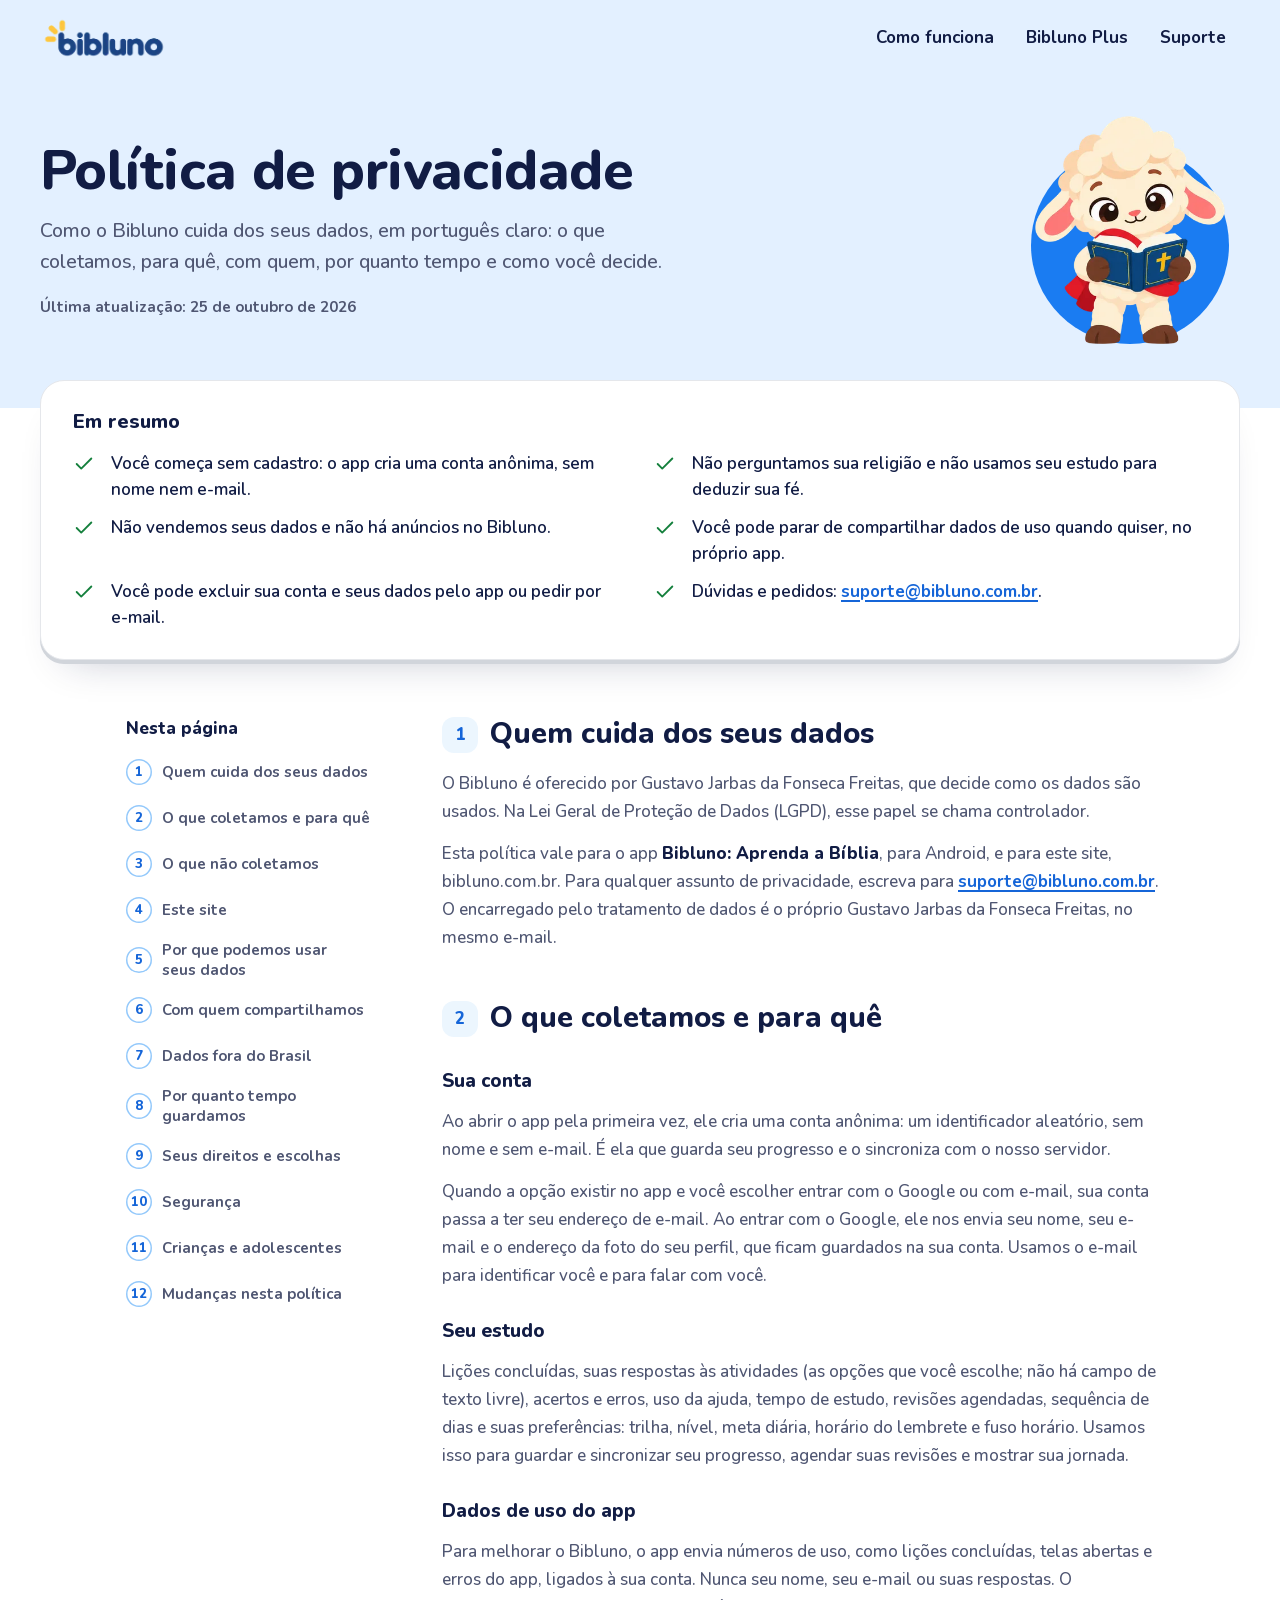
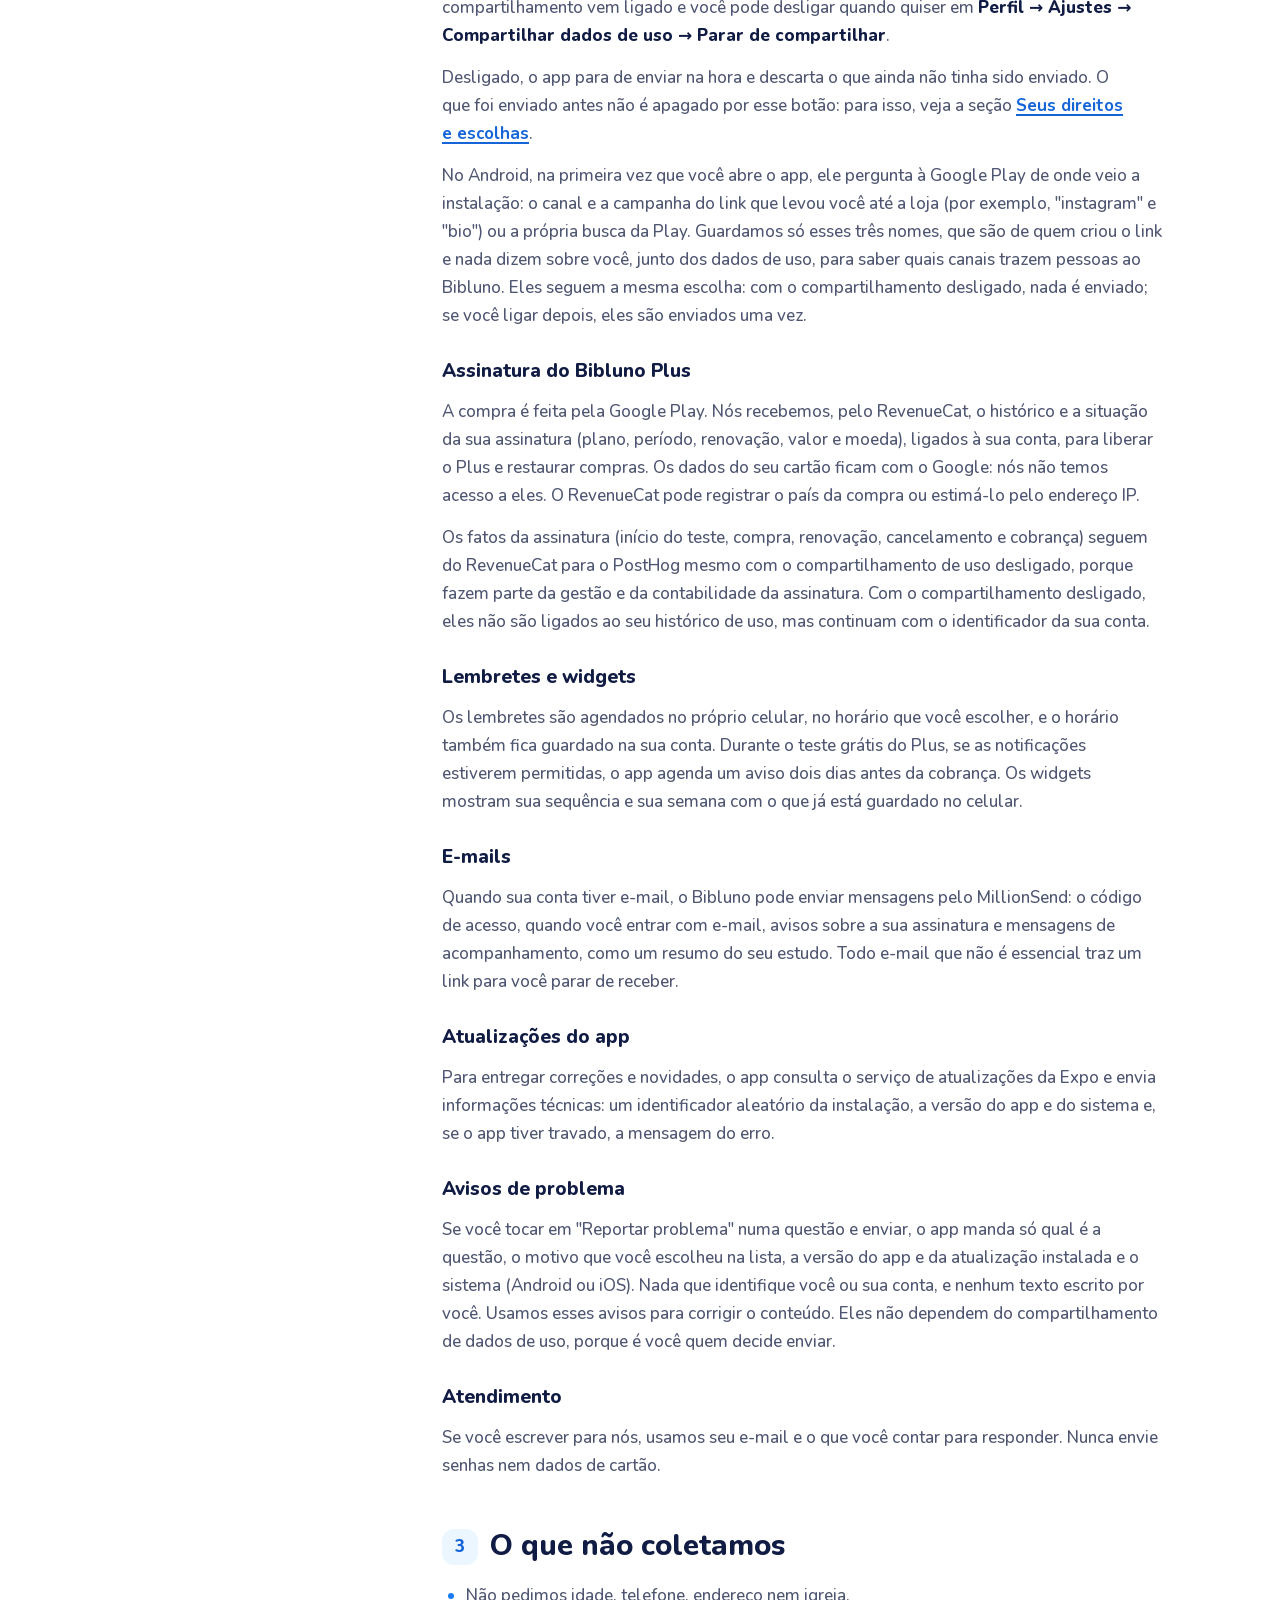
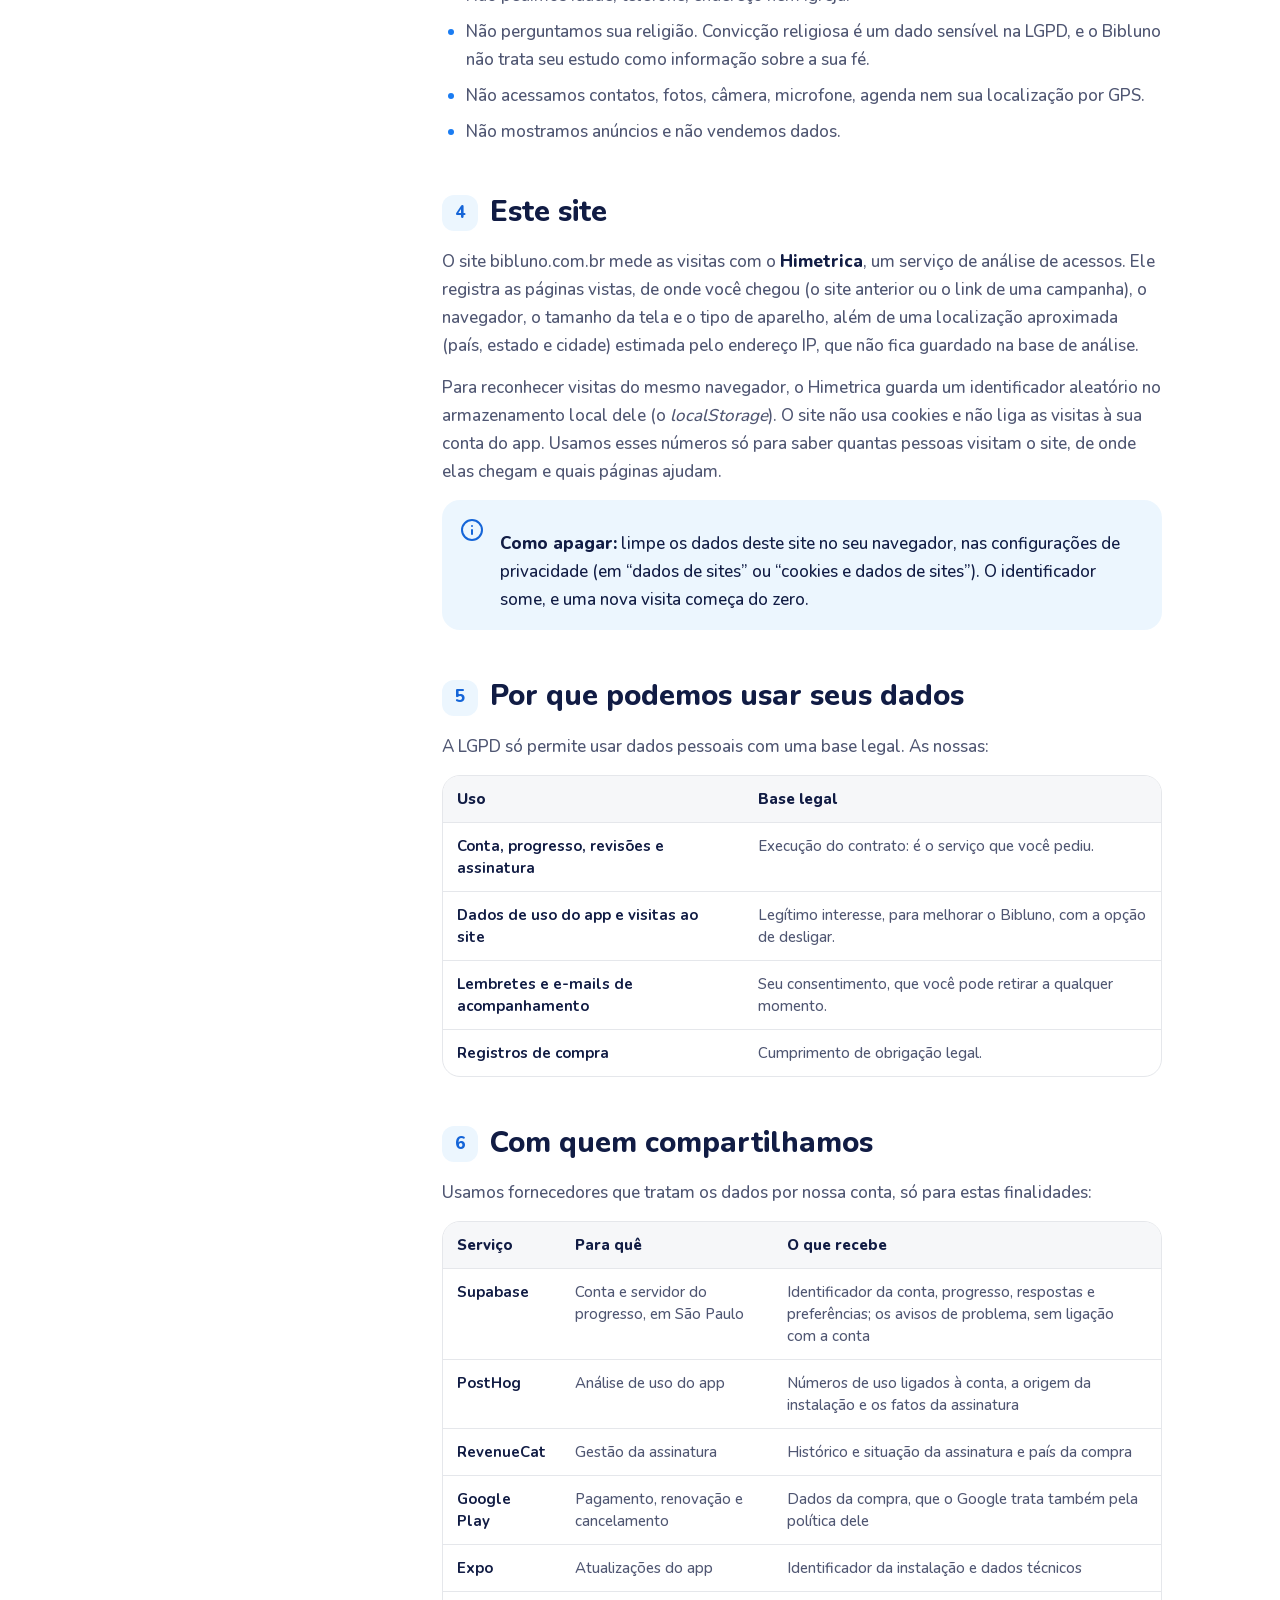
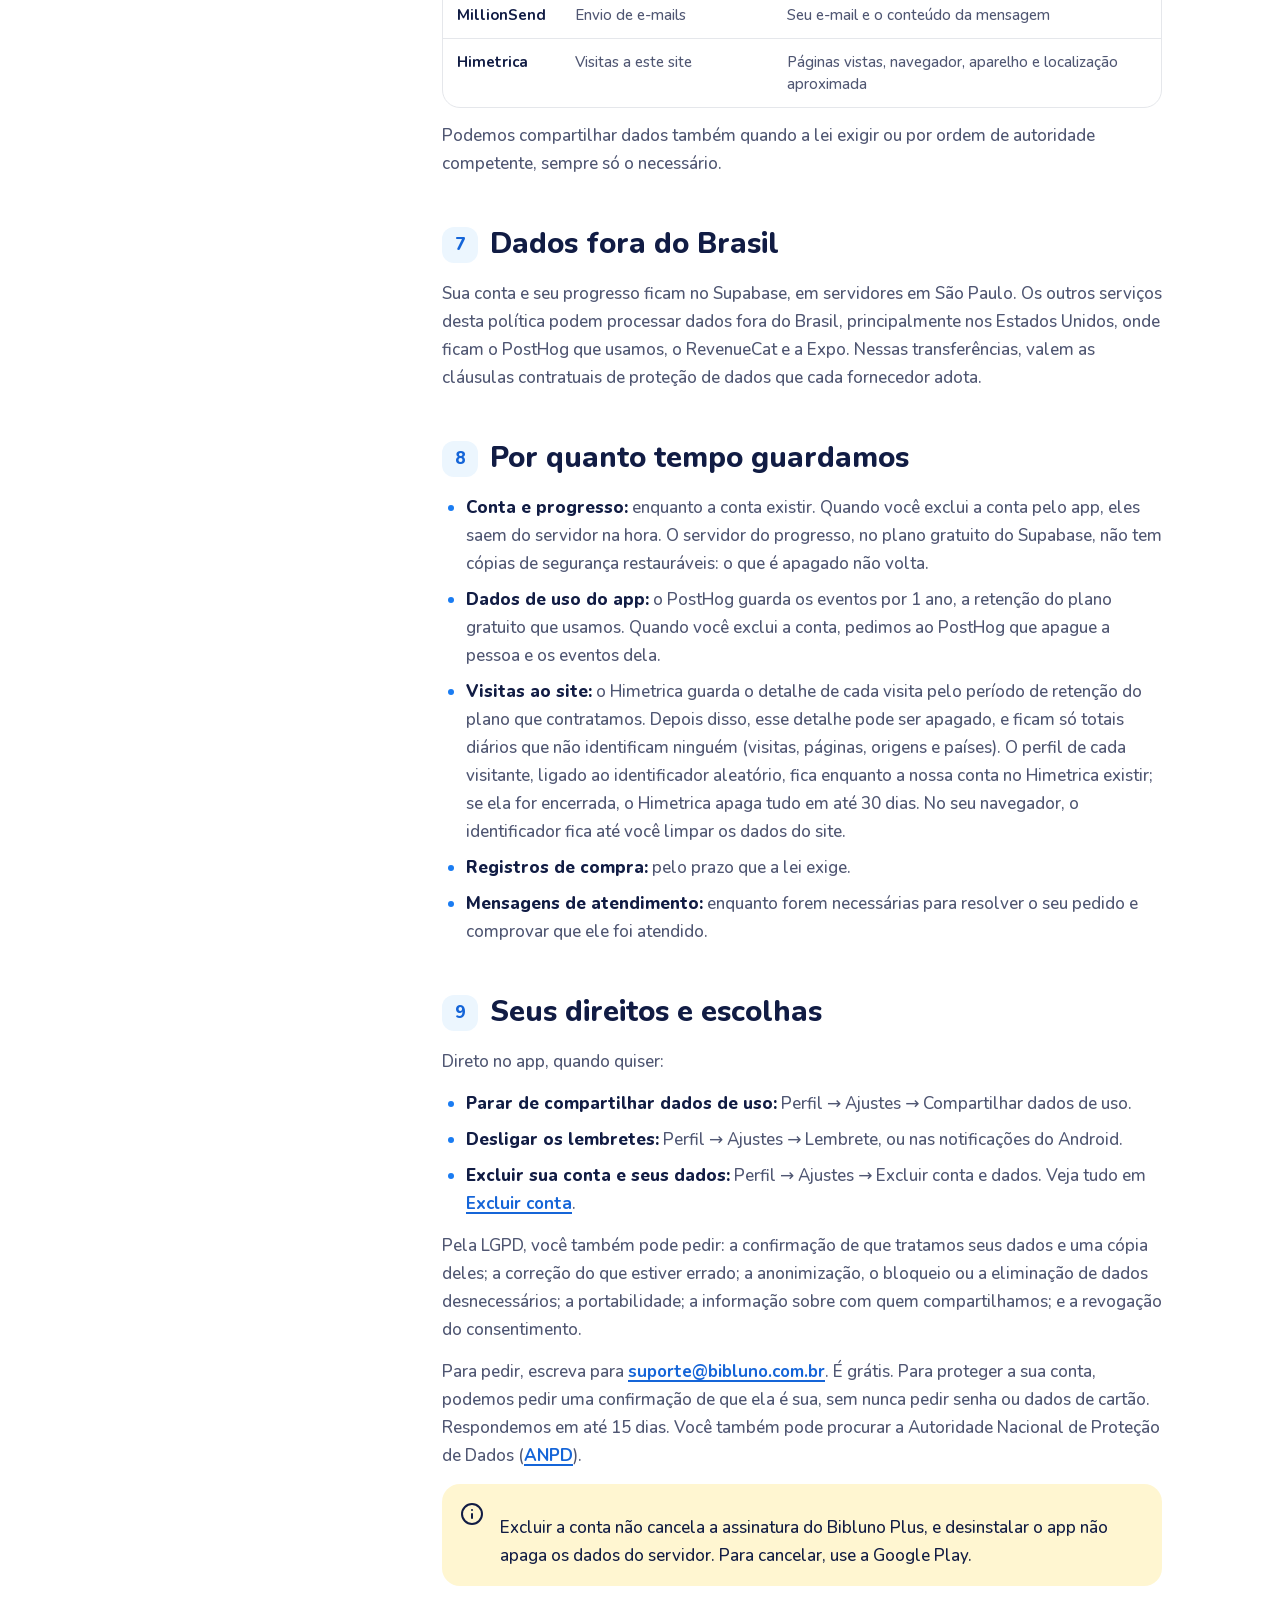
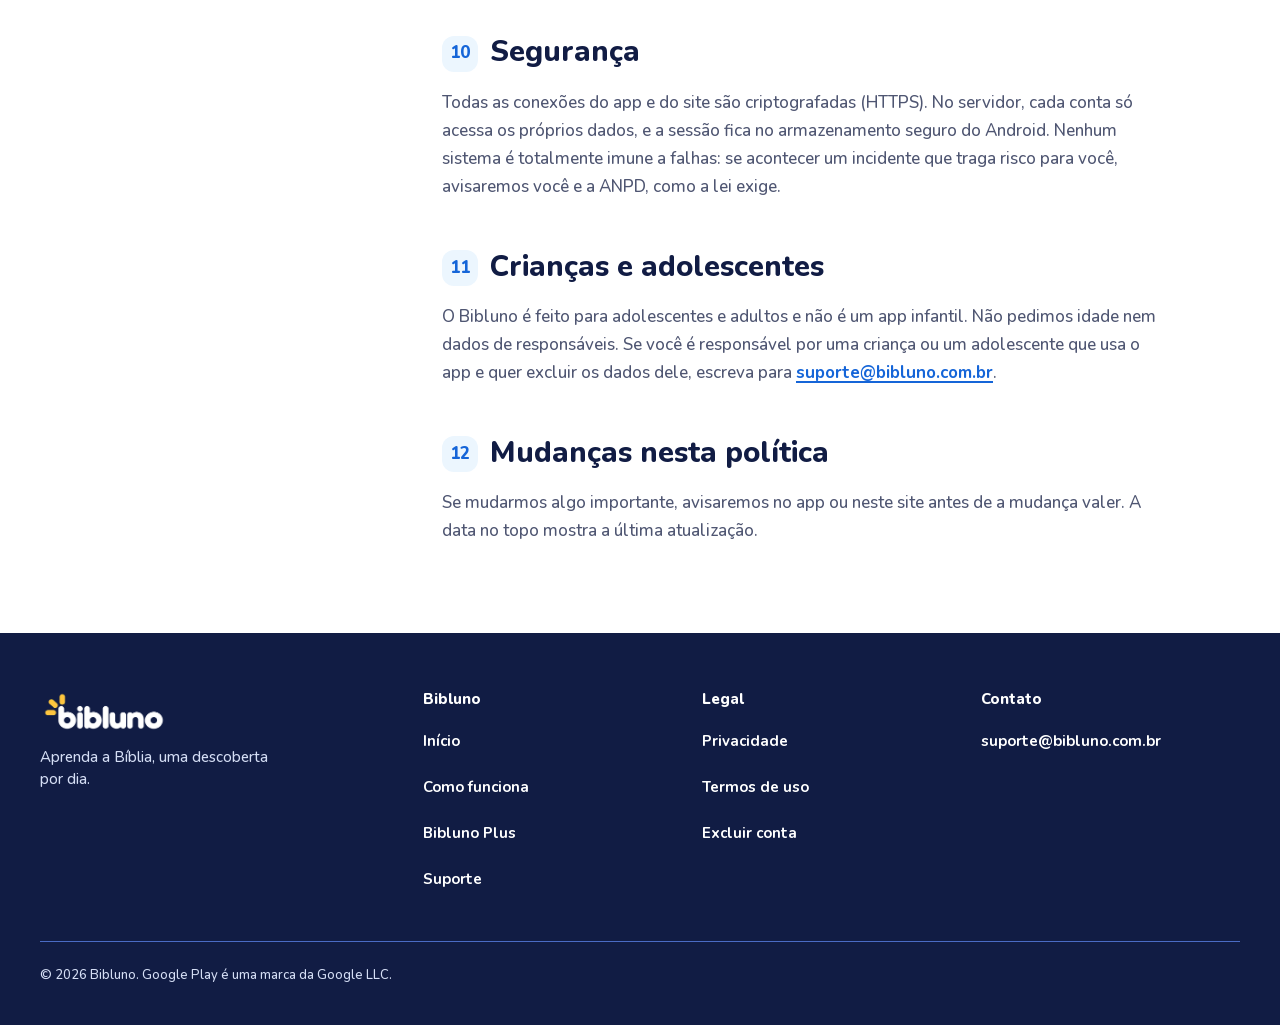
==== commit bc4719da: "Atualiza a política de privacidade: origem da instalação e avisos de problema Co-Authored-By: Claude" ====
--- a/privacidade.html
+++ b/privacidade.html
@@ -79,7 +79,7 @@
               coletamos, para quê, com quem, por quanto tempo e como você
               decide.
             </p>
-            <p class="updated">Última atualização: 11 de outubro de 2026</p>
+            <p class="updated">Última atualização: 25 de outubro de 2026</p>
           </div>
           <div class="blu-stage" aria-hidden="true">
             <img src="/img/blu-read.webp" alt="" width="334" height="400" />
@@ -244,6 +244,17 @@
                 por esse botão: para isso, veja a seção
                 <a href="#direitos">Seus direitos e escolhas</a>.
               </p>
+              <p>
+                No Android, na primeira vez que você abre o app, ele pergunta à
+                Google Play de onde veio a instalação: o canal e a campanha do
+                link que levou você até a loja (por exemplo, "instagram" e
+                "bio") ou a própria busca da Play. Guardamos só esses três
+                nomes, que são de quem criou o link e nada dizem sobre você,
+                junto dos dados de uso, para saber quais canais trazem pessoas
+                ao Bibluno. Eles seguem a mesma escolha: com o compartilhamento
+                desligado, nada é enviado; se você ligar depois, eles são
+                enviados uma vez.
+              </p>
 
               <h3>Assinatura do Bibluno Plus</h3>
               <p>
@@ -289,6 +300,17 @@
                 atualizações da Expo e envia informações técnicas: um
                 identificador aleatório da instalação, a versão do app e do
                 sistema e, se o app tiver travado, a mensagem do erro.
+              </p>
+
+              <h3>Avisos de problema</h3>
+              <p>
+                Se você tocar em "Reportar problema" numa questão e enviar, o
+                app manda só qual é a questão, o motivo que você escolheu na
+                lista, a versão do app e da atualização instalada e o sistema
+                (Android ou iOS). Nada que identifique você ou sua conta, e
+                nenhum texto escrito por você. Usamos esses avisos para corrigir
+                o conteúdo. Eles não dependem do compartilhamento de dados de
+                uso, porque é você quem decide enviar.
               </p>
 
               <h3>Atendimento</h3>
@@ -416,14 +438,16 @@
                       <td>Conta e servidor do progresso, em São Paulo</td>
                       <td>
                         Identificador da conta, progresso, respostas e
-                        preferências
+                        preferências; os avisos de problema, sem ligação com a
+                        conta
                       </td>
                     </tr>
                     <tr>
                       <td>PostHog</td>
                       <td>Análise de uso do app</td>
                       <td>
-                        Números de uso ligados à conta e os fatos da assinatura
+                        Números de uso ligados à conta, a origem da instalação e
+                        os fatos da assinatura
                       </td>
                     </tr>
                     <tr>
--- a/css/site.css
+++ b/css/site.css
@@ -1455,6 +1455,9 @@
   position: absolute;
   top: 0;
   left: 50%;
+  /* <figure> traz 40 px de margem lateral do navegador: sem zerar, o leque inteiro
+     andava 40 px para a direita e passava da borda no celular. */
+  margin: 0;
   width: 64%;
   max-width: 300px;
   overflow: hidden;
@@ -1510,6 +1513,12 @@
 .lesson-card.frente {
   z-index: 2;
   transform: translateX(-50%);
+}
+
+@media (max-width: 959px) {
+  .lesson-fan {
+    overflow-x: clip;
+  }
 }
 
 @media (max-width: 479px) {
@@ -2509,6 +2518,10 @@
   line-height: 28px;
 }
 
+.prose a {
+  overflow-wrap: anywhere;
+}
+
 .prose > section + section {
   margin-top: 48px;
 }
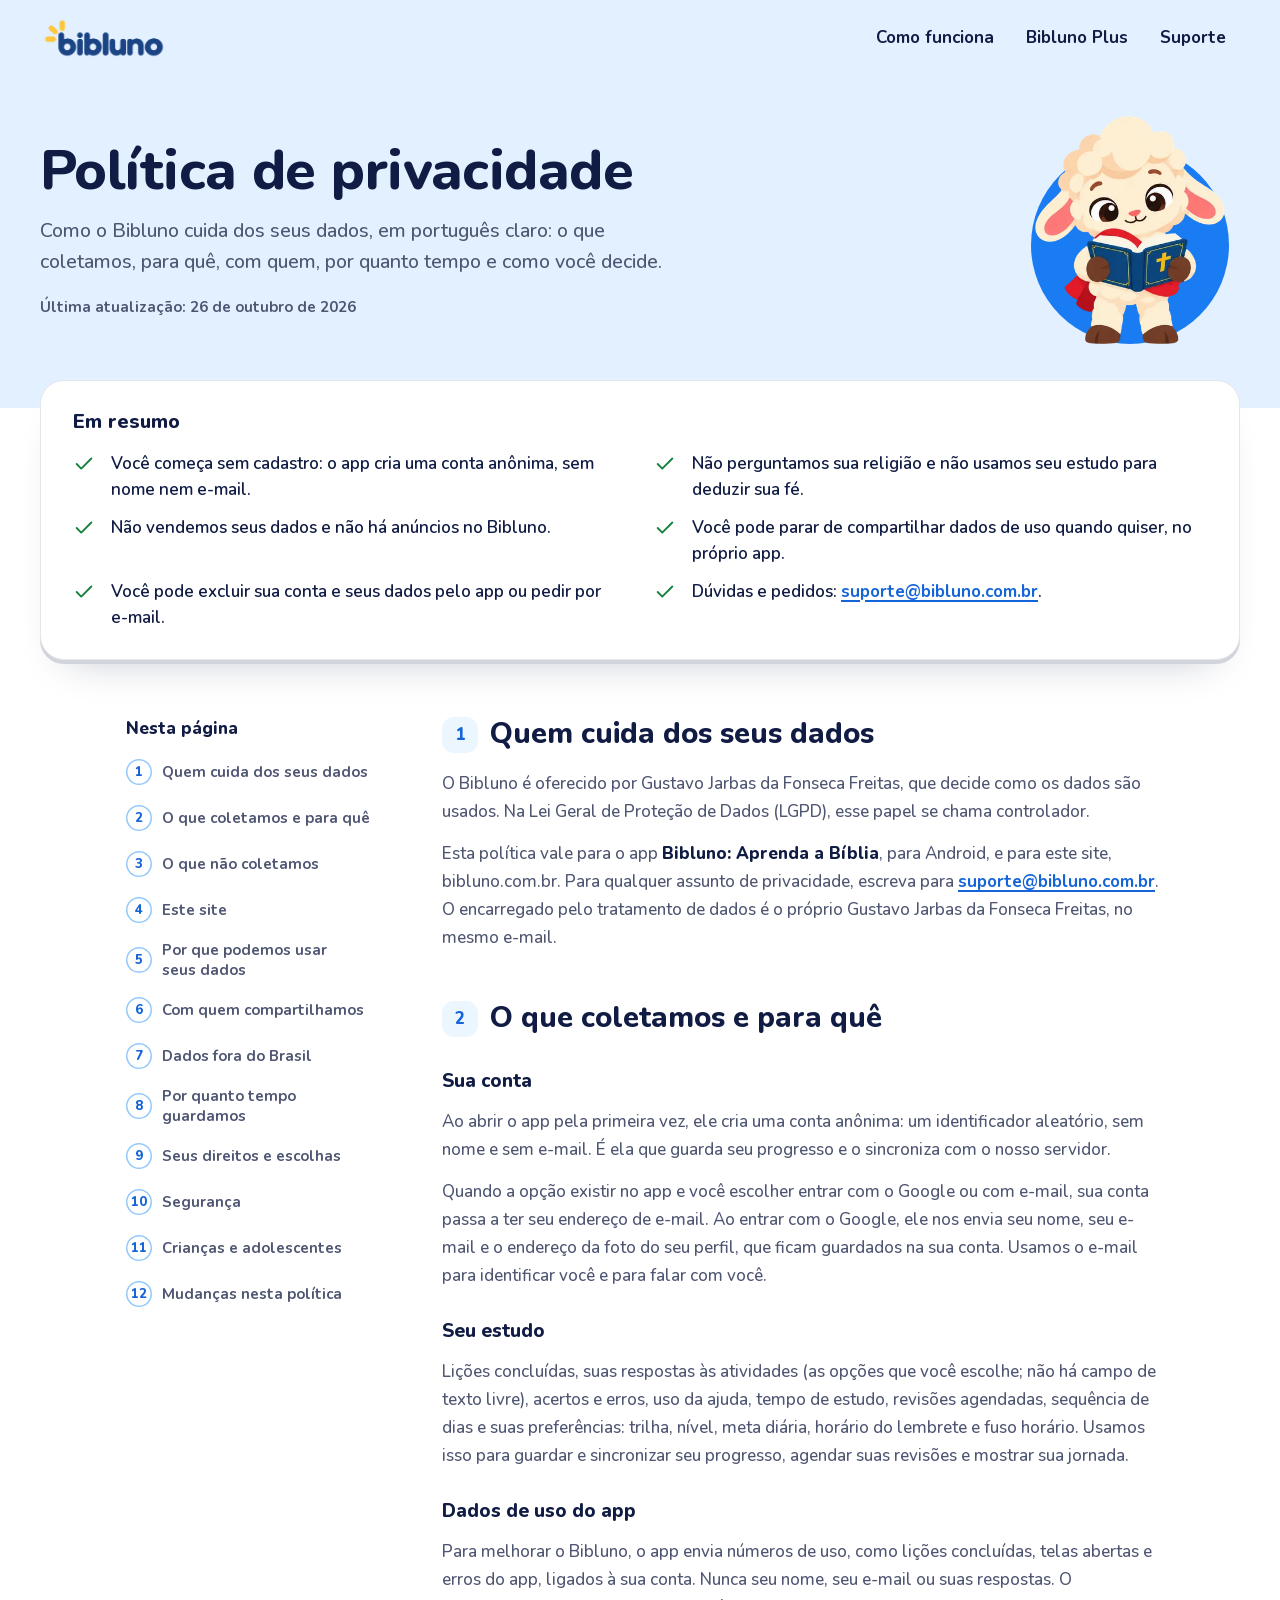
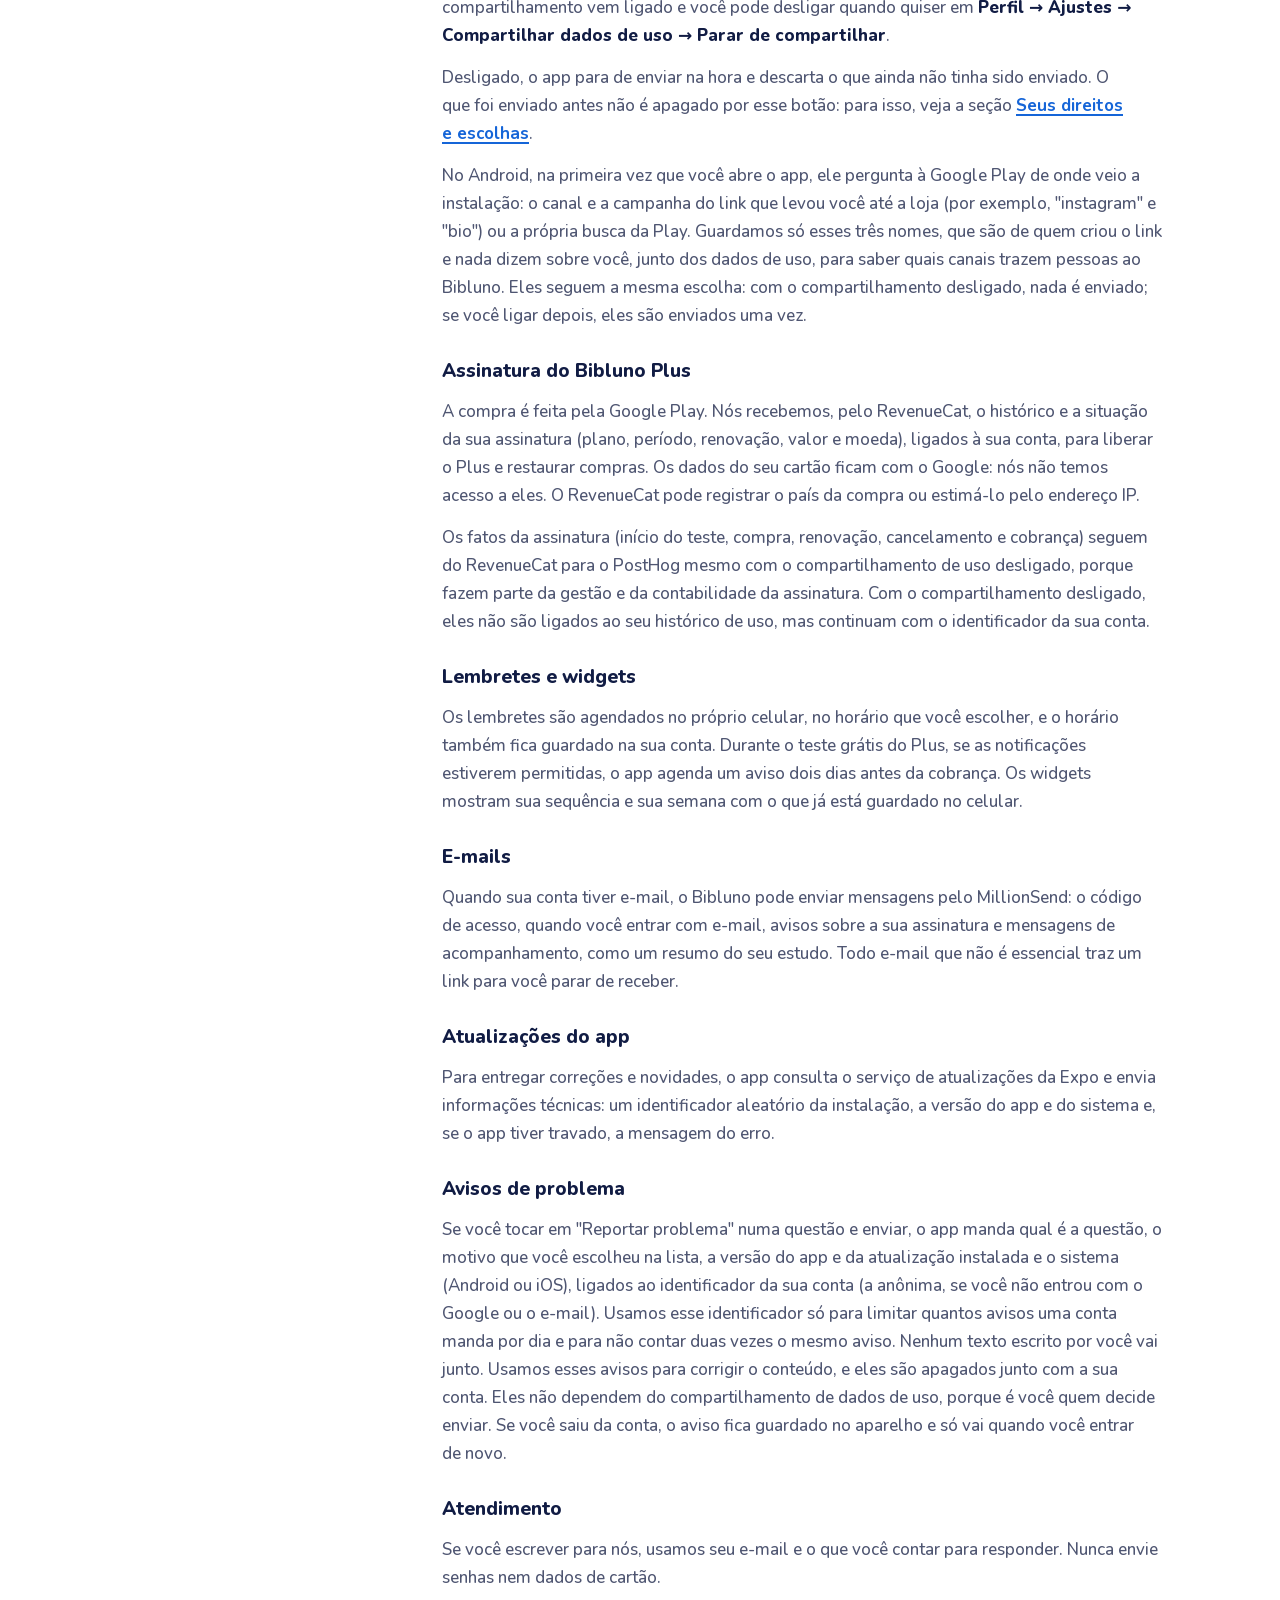
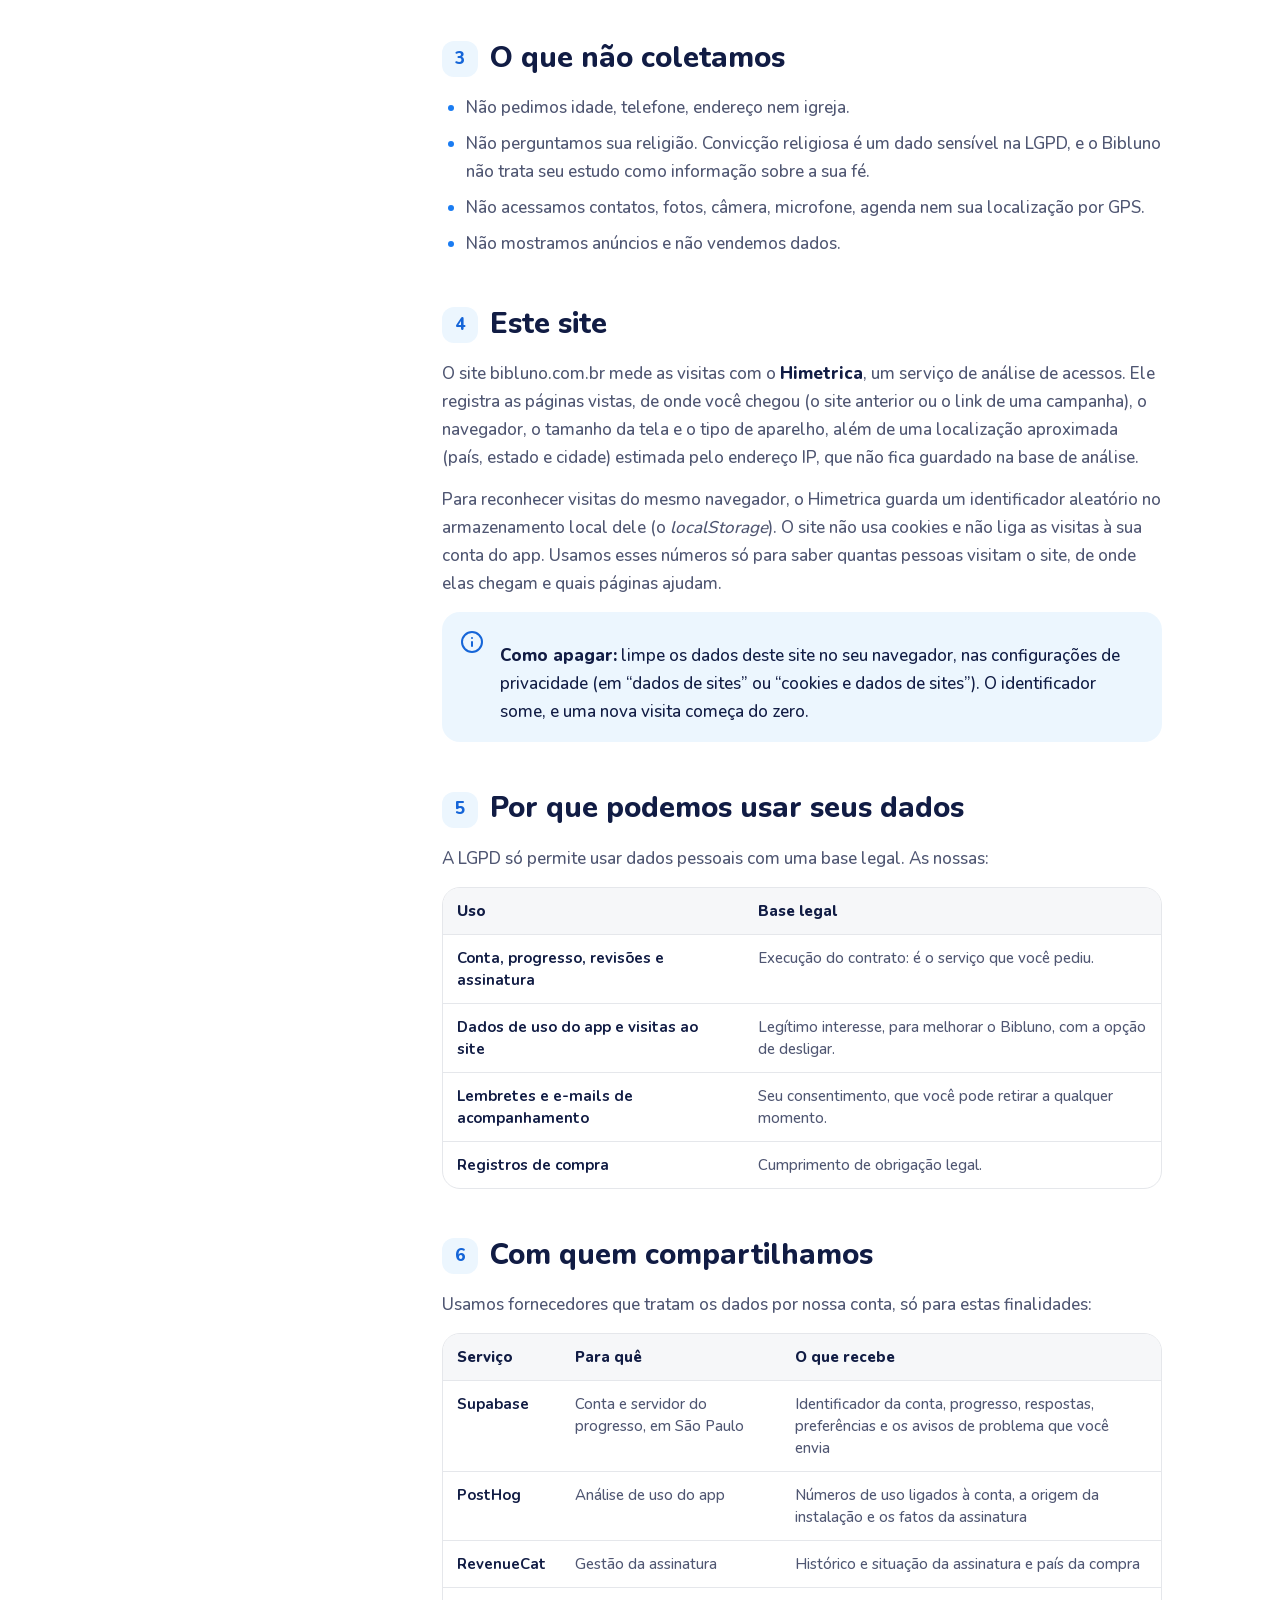
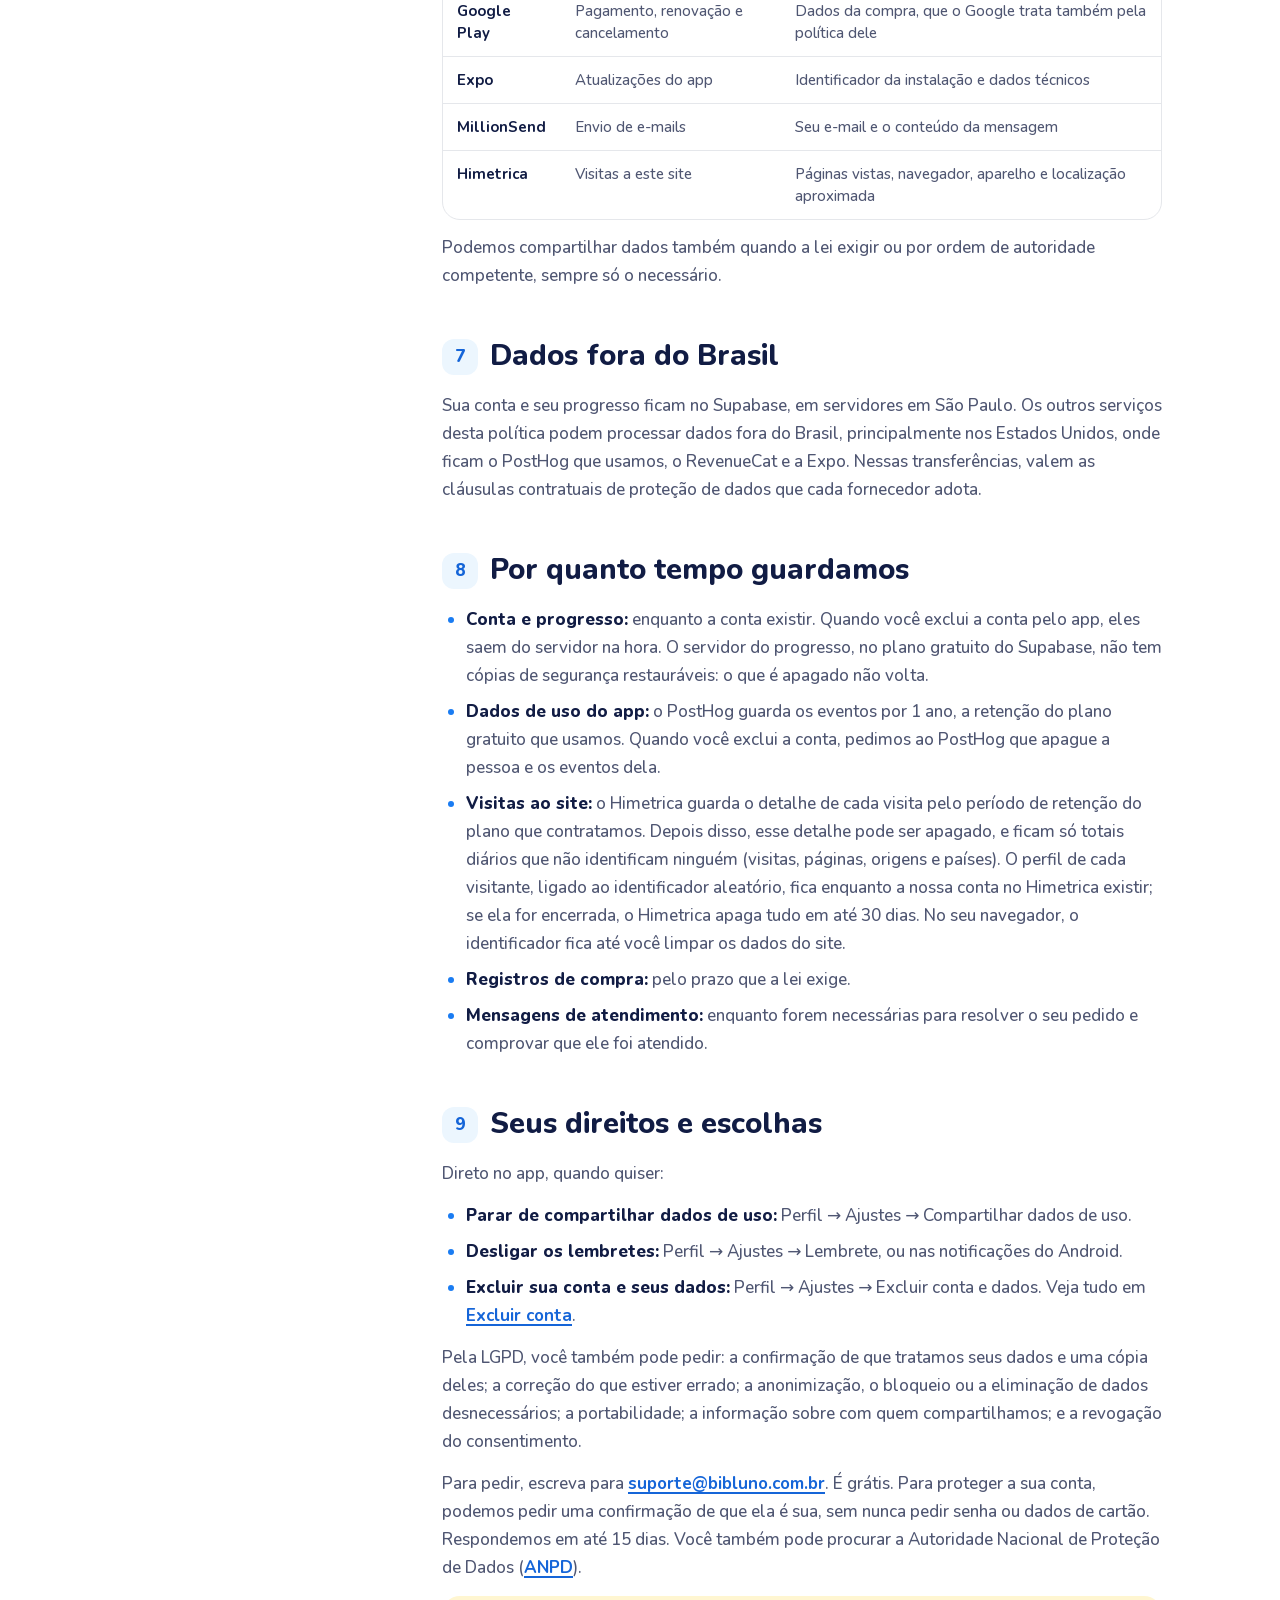
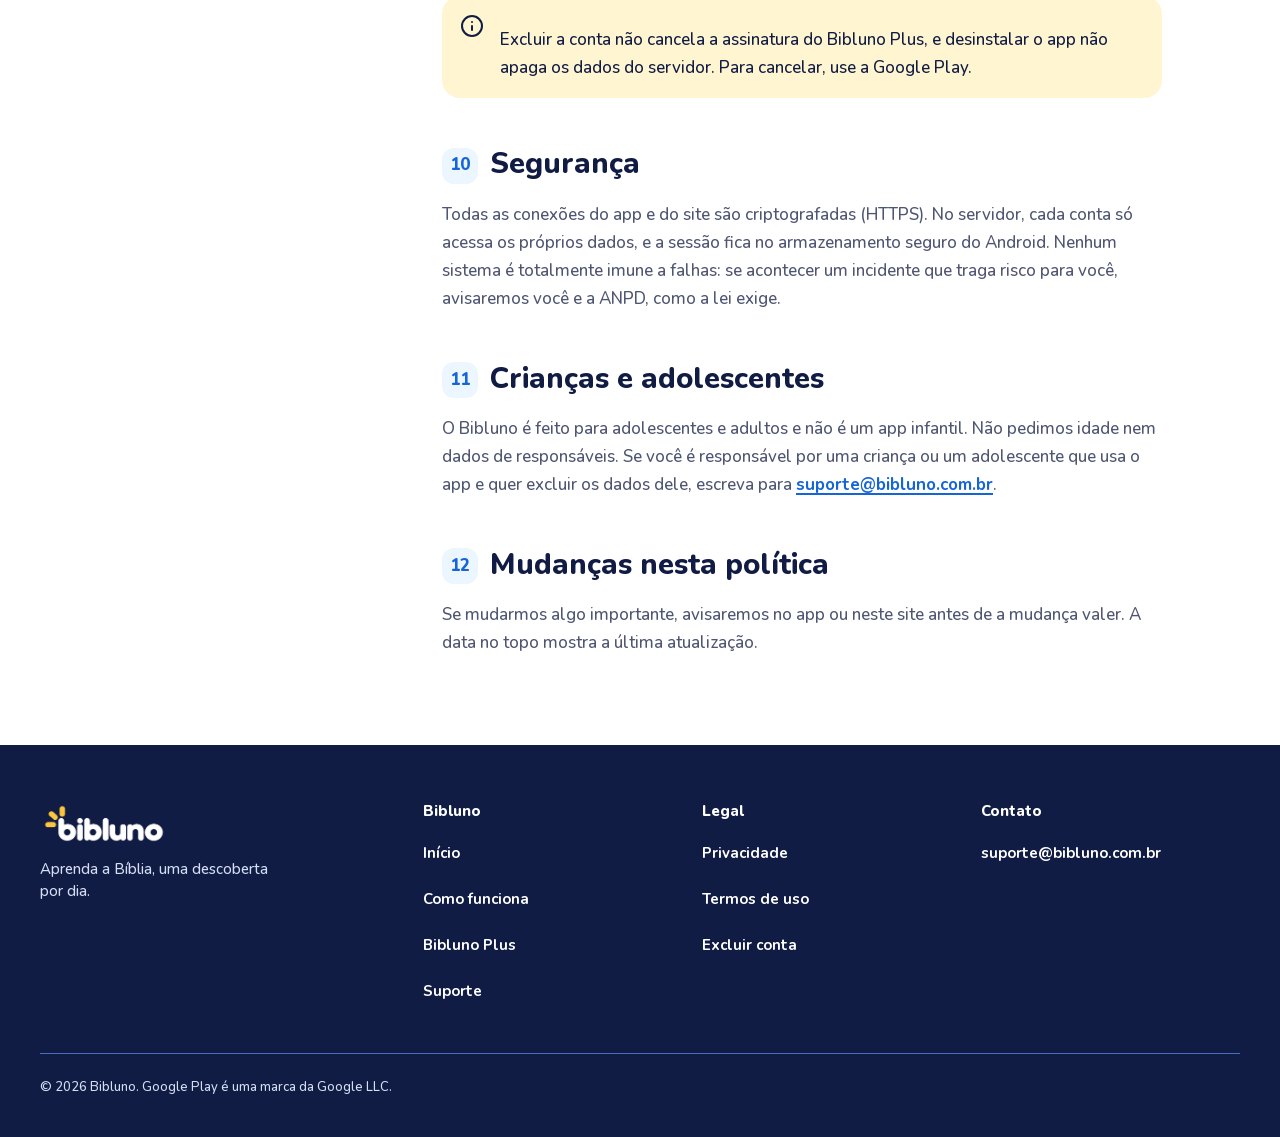
==== commit 8c533381: "Atualiza a política de privacidade: avisos de problema ligados à conta Co-Authored-By: Claude Opus 5" ====
--- a/privacidade.html
+++ b/privacidade.html
@@ -79,7 +79,7 @@
               coletamos, para quê, com quem, por quanto tempo e como você
               decide.
             </p>
-            <p class="updated">Última atualização: 25 de outubro de 2026</p>
+            <p class="updated">Última atualização: 26 de outubro de 2026</p>
           </div>
           <div class="blu-stage" aria-hidden="true">
             <img src="/img/blu-read.webp" alt="" width="334" height="400" />
@@ -305,12 +305,17 @@
               <h3>Avisos de problema</h3>
               <p>
                 Se você tocar em "Reportar problema" numa questão e enviar, o
-                app manda só qual é a questão, o motivo que você escolheu na
-                lista, a versão do app e da atualização instalada e o sistema
-                (Android ou iOS). Nada que identifique você ou sua conta, e
-                nenhum texto escrito por você. Usamos esses avisos para corrigir
-                o conteúdo. Eles não dependem do compartilhamento de dados de
-                uso, porque é você quem decide enviar.
+                app manda qual é a questão, o motivo que você escolheu na lista,
+                a versão do app e da atualização instalada e o sistema (Android
+                ou iOS), ligados ao identificador da sua conta (a anônima, se
+                você não entrou com o Google ou o e-mail). Usamos esse
+                identificador só para limitar quantos avisos uma conta manda por
+                dia e para não contar duas vezes o mesmo aviso. Nenhum texto
+                escrito por você vai junto. Usamos esses avisos para corrigir o
+                conteúdo, e eles são apagados junto com a sua conta. Eles não
+                dependem do compartilhamento de dados de uso, porque é você quem
+                decide enviar. Se você saiu da conta, o aviso fica guardado no
+                aparelho e só vai quando você entrar de novo.
               </p>
 
               <h3>Atendimento</h3>
@@ -437,9 +442,8 @@
                       <td>Supabase</td>
                       <td>Conta e servidor do progresso, em São Paulo</td>
                       <td>
-                        Identificador da conta, progresso, respostas e
-                        preferências; os avisos de problema, sem ligação com a
-                        conta
+                        Identificador da conta, progresso, respostas,
+                        preferências e os avisos de problema que você envia
                       </td>
                     </tr>
                     <tr>
--- a/css/site.css
+++ b/css/site.css
@@ -384,44 +384,7 @@
 
 /* ---------- Chamada da loja ---------- */
 
-/* "Em breve na Google Play": aviso, não botão. Quando o app sair, este bloco dá lugar
-   ao selo oficial da Google Play com o link (ver o comentário no HTML). */
-.store-soon {
-  display: inline-flex;
-  align-items: center;
-  gap: 14px;
-  min-height: 60px;
-  padding: 10px 22px 10px 16px;
-  border-radius: var(--radius-button);
-  background: var(--navy);
-  color: var(--surface);
-  box-shadow: 0 var(--depth) 0 var(--night-plan-shade);
-  margin-bottom: var(--depth);
-}
-
-.store-soon .faiscas {
-  width: 30px;
-  height: 30px;
-  color: var(--accent);
-}
-
-.store-soon span {
-  display: grid;
-  line-height: 1.15;
-}
-
-.store-soon small {
-  color: var(--night-text-soft);
-  font-size: 13px;
-  font-weight: 700;
-}
-
-.store-soon b {
-  font-size: 21px;
-  font-weight: 800;
-}
-
-/* Selo oficial, quando entrar: <a class="store-badge" data-store="google_play" …><img …></a> */
+/* O selo oficial da Google Play, com o link da loja (decisão de 25/10/2026). */
 .store-badge {
   display: inline-block;
   border-radius: 12px;
